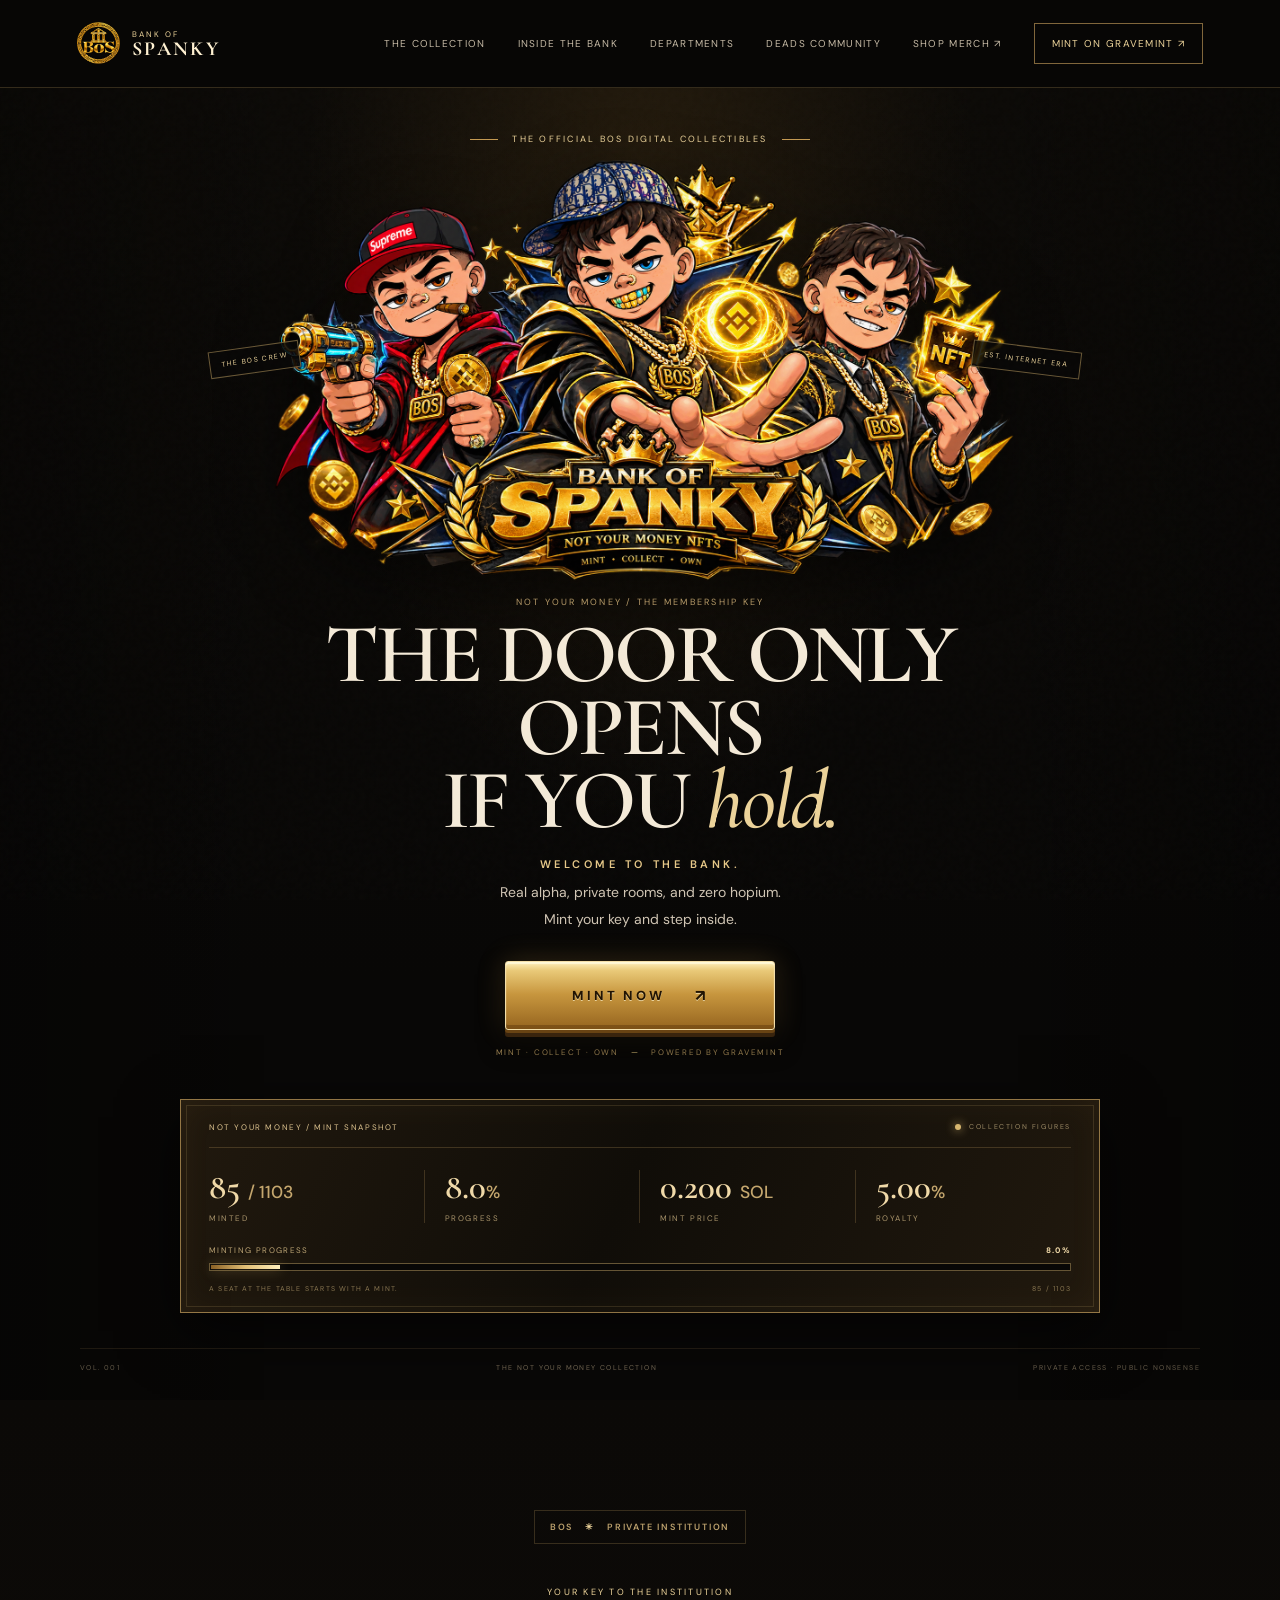
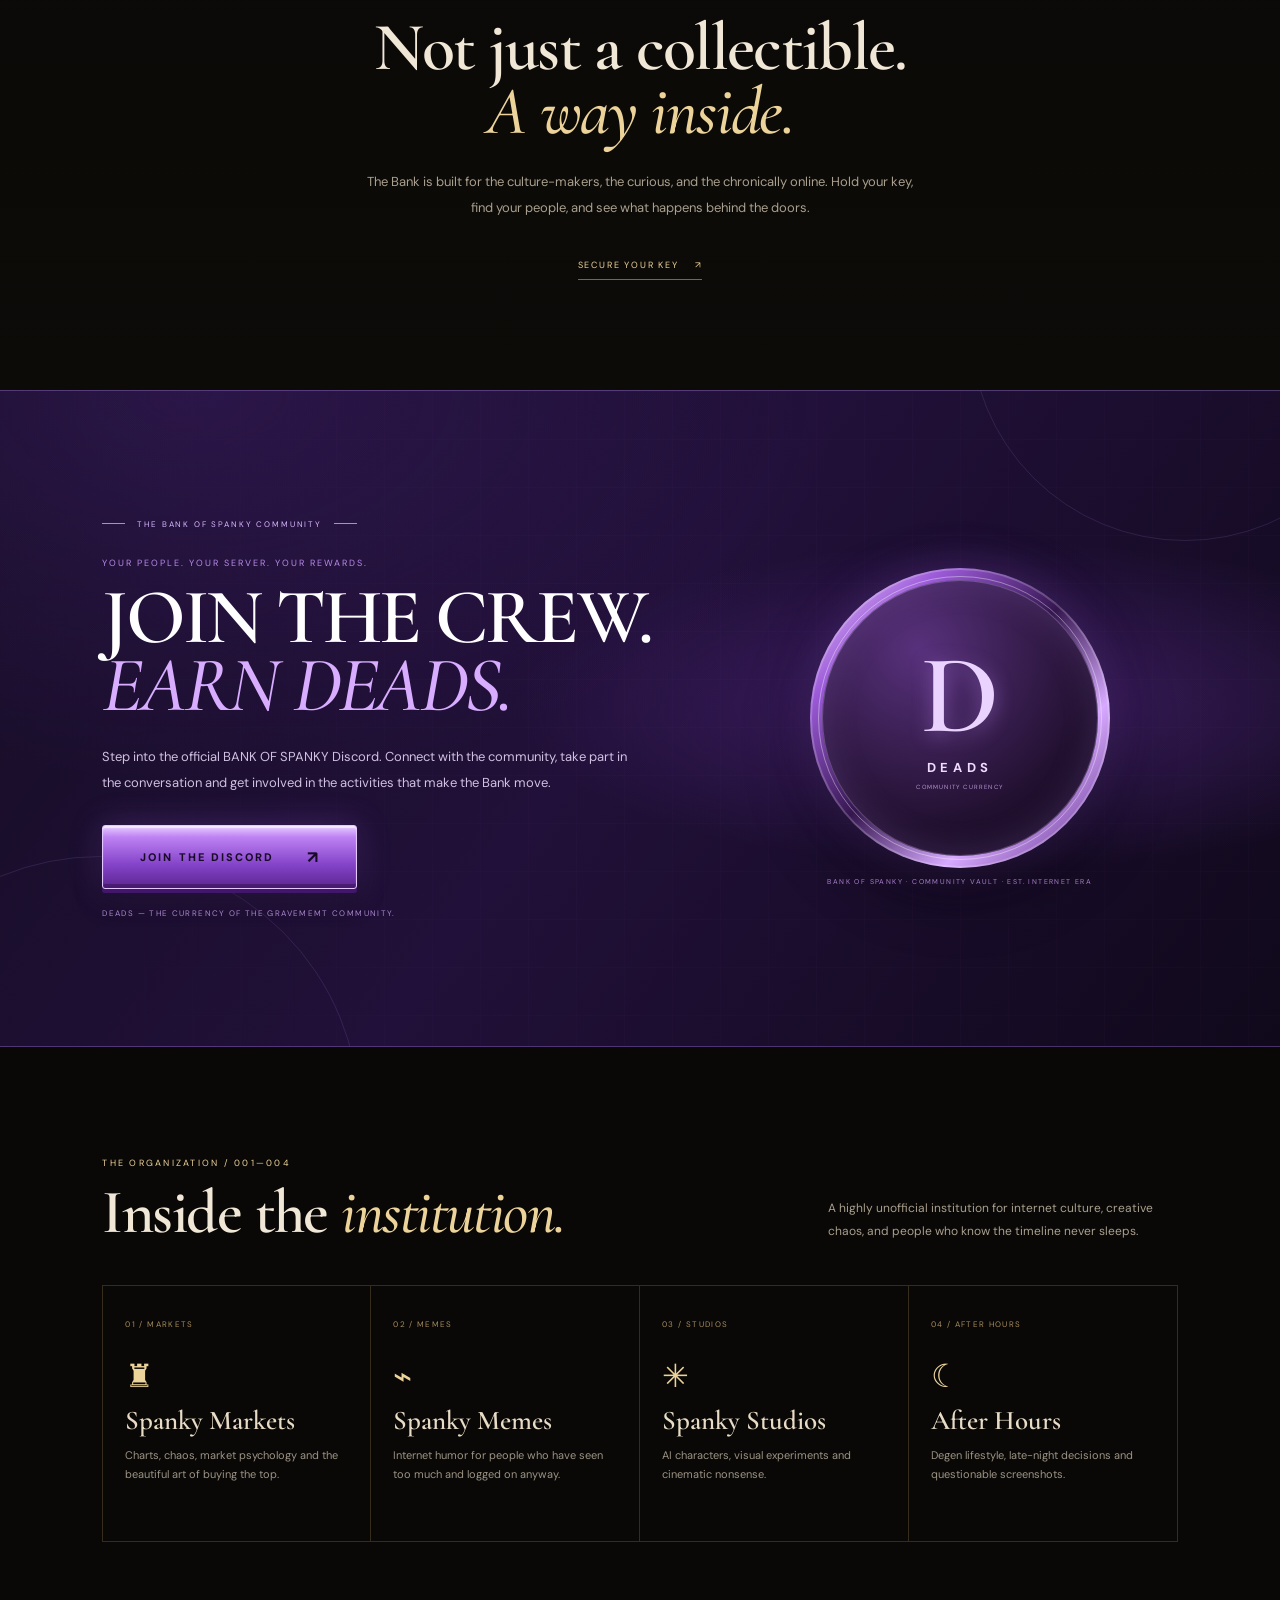
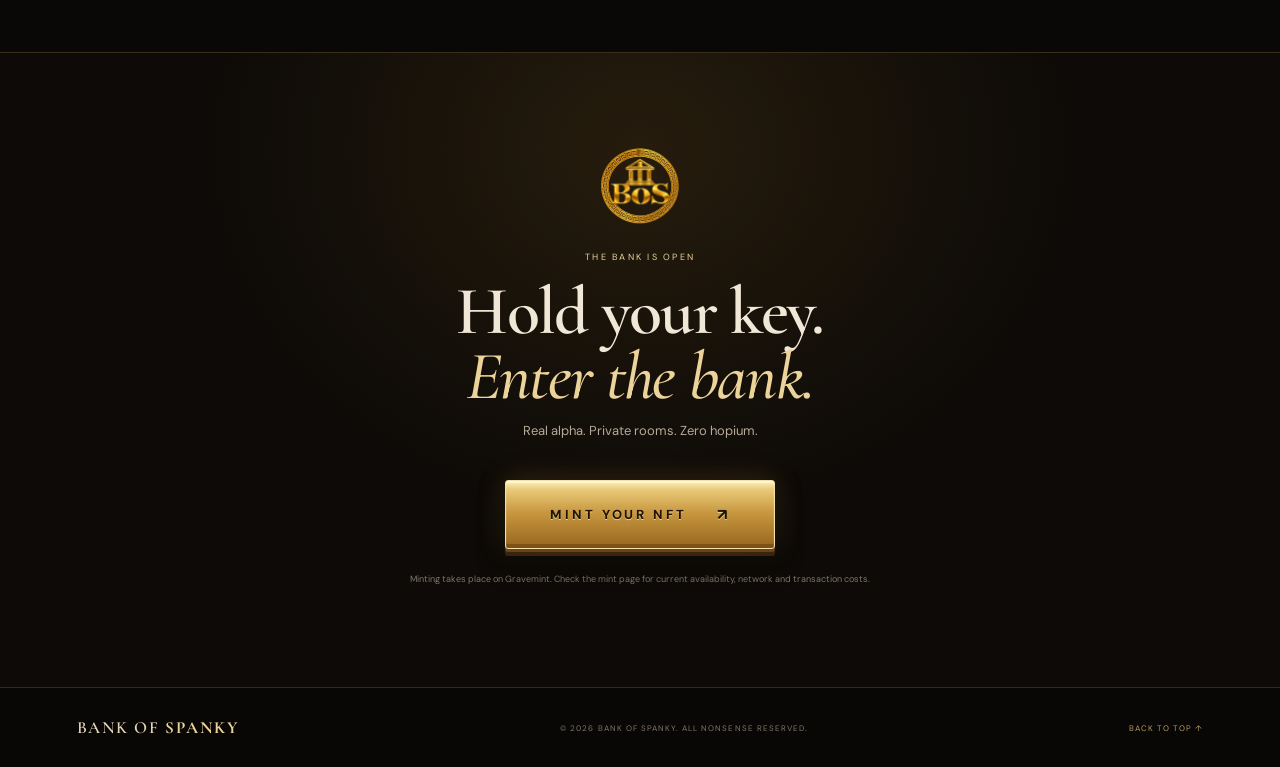
==== index.html @ 5c187bfe "Bust homepage stylesheet cache for DEADS section" ====
<!doctype html>
<html lang="en">
<head>
  <meta charset="utf-8">
  <meta name="viewport" content="width=device-width, initial-scale=1">
  <meta name="theme-color" content="#080706">
  <meta name="description" content="The Bank of Spanky Not Your Money NFT collection. The door only opens if you hold.">
  <title>NOT YOUR MONEY — BANK OF SPANKY</title>
  <link rel="icon" type="image/png" href="assets/images/logo.png">
  <link rel="preconnect" href="https://fonts.googleapis.com">
  <link rel="preconnect" href="https://fonts.gstatic.com" crossorigin>
  <link href="https://fonts.googleapis.com/css2?family=Cormorant+Garamond:wght@400;500;600;700&family=DM+Sans:wght@400;500;600;700&display=swap" rel="stylesheet">
  <link rel="stylesheet" href="./styles.css?v=6">
</head>
<body>
  <div class="grain" aria-hidden="true"></div>
  <header class="header">
    <a class="brand" href="#top" aria-label="Bank of Spanky home">
      <img src="./assets/images/logo.png" alt="">
      <span><small>BANK OF</small><b>SPANKY</b></span>
    </a>
    <button class="menu-toggle" type="button" aria-label="Open navigation" aria-expanded="false"><span></span><span></span></button>
    <nav class="nav" aria-label="Main navigation">
      <a href="#collection">The collection</a><a href="#inside">Inside the bank</a><a href="#departments">Departments</a><a href="#deads">DEADS community</a><a class="nav-store" href="./store.html">Shop merch ↗</a>
      <a class="nav-mint" href="https://gravemint.io/mint/2nw995" target="_blank" rel="noopener noreferrer">Mint on Gravemint ↗</a>
    </nav>
  </header>

  <main id="top">
    <section class="hero" id="collection">
      <div class="hero-kicker"><i></i> THE OFFICIAL BOS DIGITAL COLLECTIBLES <i></i></div>
      <div class="hero-art-wrap">
        <div class="art-aura"></div>
        <img class="hero-art" src="./assets/images/NFT%20Bank%20of%20Spanky.png" alt="Three Not Your Money NFT characters from BANK OF SPANKY" fetchpriority="high" decoding="async">
        <span class="art-stamp stamp-left">THE BOS CREW</span>
        <span class="art-stamp stamp-right">EST. INTERNET ERA</span>
      </div>
      <div class="hero-copy">
        <p class="eyebrow">NOT YOUR MONEY / THE MEMBERSHIP KEY</p>
        <h1>The door only opens<br>if you <em>hold.</em></h1>
        <p class="welcome">WELCOME TO THE BANK.</p>
        <p class="hero-description">Real alpha, private rooms, and zero hopium.<br>Mint your key and step inside.</p>
        <a class="gold-button" href="https://gravemint.io/mint/2nw995" target="_blank" rel="noopener noreferrer">MINT NOW <span>↗</span></a>
        <p class="powered">MINT · COLLECT · OWN <span>—</span> POWERED BY GRAVEMINT</p>
      </div>

      <div class="mint-panel" aria-label="Not Your Money mint snapshot">
        <div class="panel-heading"><span>NOT YOUR MONEY / MINT SNAPSHOT</span><span class="snapshot-label"><i></i> COLLECTION FIGURES</span></div>
        <div class="stats">
          <div class="stat"><strong>85 <small>/ 1103</small></strong><span>MINTED</span></div>
          <div class="stat"><strong>8.0<small>%</small></strong><span>PROGRESS</span></div>
          <div class="stat"><strong>0.200 <small>SOL</small></strong><span>MINT PRICE</span></div>
          <div class="stat"><strong>5.00<small>%</small></strong><span>ROYALTY</span></div>
        </div>
        <div class="progress-label"><span>MINTING PROGRESS</span><b>8.0%</b></div>
        <div class="progress-track" role="progressbar" aria-label="Minting progress snapshot" aria-valuemin="0" aria-valuemax="100" aria-valuenow="8"><span></span></div>
        <div class="panel-foot"><span>A SEAT AT THE TABLE STARTS WITH A MINT.</span><span>85 / 1103</span></div>
      </div>
      <div class="hero-bottomline"><span>VOL. 001</span><span>THE NOT YOUR MONEY COLLECTION</span><span>PRIVATE ACCESS · PUBLIC NONSENSE</span></div>
    </section>

    <section class="intro section" id="inside">
      <div class="section-mark">BOS <span>✳</span> PRIVATE INSTITUTION</div>
      <p class="eyebrow">YOUR KEY TO THE INSTITUTION</p>
      <h2>Not just a collectible.<br><em>A way inside.</em></h2>
      <p class="intro-text">The Bank is built for the culture-makers, the curious, and the chronically online. Hold your key, find your people, and see what happens behind the doors.</p>
      <a class="text-link" href="https://gravemint.io/mint/2nw995" target="_blank" rel="noopener noreferrer">SECURE YOUR KEY <span>↗</span></a>
    </section>


    <section class="deads-community" id="deads">
      <div class="deads-orbit deads-orbit-one" aria-hidden="true"></div>
      <div class="deads-orbit deads-orbit-two" aria-hidden="true"></div>
      <div class="deads-inner">
        <div class="deads-copy">
          <p class="deads-kicker"><span></span> THE BANK OF SPANKY COMMUNITY <span></span></p>
          <p class="deads-overline">YOUR PEOPLE. YOUR SERVER. YOUR REWARDS.</p>
          <h2>JOIN THE CREW.<br><em>EARN DEADS.</em></h2>
          <p class="deads-description">Step into the official BANK OF SPANKY Discord. Connect with the community, take part in the conversation and get involved in the activities that make the Bank move.</p>
          <a class="deads-button" href="https://discord.com/invite/kP3ekvYs7V" target="_blank" rel="noopener noreferrer">JOIN THE DISCORD <span>↗</span></a>
          <p class="deads-footnote">DEADS — THE CURRENCY OF THE GRAVEMEMT COMMUNITY.</p>
        </div>
        <div class="deads-token" aria-label="DEADS community token emblem">
          <div class="deads-token-ring"><div class="deads-token-core"><span class="deads-token-mark">D</span><span class="deads-token-name">DEADS</span><span class="deads-token-caption">COMMUNITY CURRENCY</span></div></div>
          <span class="deads-token-side">BANK OF SPANKY · COMMUNITY VAULT · EST. INTERNET ERA</span>
        </div>
      </div>
    </section>

    <section class="departments section" id="departments">
      <div class="section-heading">
        <div><p class="eyebrow">THE ORGANIZATION / 001—004</p><h2>Inside the <em>institution.</em></h2></div>
        <p>A highly unofficial institution for internet culture, creative chaos, and people who know the timeline never sleeps.</p>
      </div>
      <div class="department-grid">
        <article class="department-card"><span class="card-no">01 / MARKETS</span><div class="card-symbol">♜</div><h3>Spanky Markets</h3><p>Charts, chaos, market psychology and the beautiful art of buying the top.</p></article>
        <article class="department-card"><span class="card-no">02 / MEMES</span><div class="card-symbol">⌁</div><h3>Spanky Memes</h3><p>Internet humor for people who have seen too much and logged on anyway.</p></article>
        <article class="department-card"><span class="card-no">03 / STUDIOS</span><div class="card-symbol">✳</div><h3>Spanky Studios</h3><p>AI characters, visual experiments and cinematic nonsense.</p></article>
        <article class="department-card"><span class="card-no">04 / AFTER HOURS</span><div class="card-symbol">☾</div><h3>After Hours</h3><p>Degen lifestyle, late-night decisions and questionable screenshots.</p></article>
      </div>
    </section>

    <section class="closing">
      <div class="closing-seal"><img src="./assets/images/logo.png" alt="BANK OF SPANKY seal"></div>
      <p class="eyebrow">THE BANK IS OPEN</p>
      <h2>Hold your key.<br><em>Enter the bank.</em></h2>
      <p>Real alpha. Private rooms. Zero hopium.</p>
      <a class="gold-button" href="https://gravemint.io/mint/2nw995" target="_blank" rel="noopener noreferrer">MINT YOUR NFT <span>↗</span></a>
      <small>Minting takes place on Gravemint. Check the mint page for current availability, network and transaction costs.</small>
    </section>
  </main>

  <footer class="footer"><a class="footer-brand" href="#top">BANK OF <b>SPANKY</b></a><span>© <span id="year"></span> BANK OF SPANKY. ALL NONSENSE RESERVED.</span><a href="#top">BACK TO TOP ↑</a></footer>
  <script src="./script.js?v=4"></script>
</body>
</html>
---- styles.css ----
:root{--black:#080706;--panel:#100e0a;--gold:#c49a52;--gold-light:#ecd39a;--gold-dim:#80663b;--cream:#eee5d5;--muted:#a69b88;--line:rgba(201,164,99,.23);--serif:"Cormorant Garamond",Georgia,serif;--sans:"DM Sans",Arial,sans-serif}
*{box-sizing:border-box}
html{scroll-behavior:smooth;scroll-padding-top:88px}
body{margin:0;background:var(--black);color:var(--cream);font-family:var(--sans);-webkit-font-smoothing:antialiased}
a{color:inherit;text-decoration:none}
.grain{position:fixed;inset:0;z-index:20;pointer-events:none;opacity:.035;background-image:url("data:image/svg+xml,%3Csvg viewBox='0 0 180 180' xmlns='http://www.w3.org/2000/svg'%3E%3Cfilter id='n'%3E%3CfeTurbulence type='fractalNoise' baseFrequency='.9' numOctaves='3' stitchTiles='stitch'/%3E%3C/filter%3E%3Crect width='100%25' height='100%25' filter='url(%23n)' opacity='.5'/%3E%3C/svg%3E")}
.header{height:88px;padding:0 6vw;display:flex;align-items:center;justify-content:space-between;border-bottom:1px solid var(--line);background:rgba(8,7,6,.96);position:relative;z-index:30}
.brand{display:flex;align-items:center;gap:12px}
.brand img{width:43px;height:43px;object-fit:contain}
.brand span{display:flex;flex-direction:column;gap:1px}
.brand small{font-size:8px;letter-spacing:.25em;color:var(--gold-light)}
.brand b{font:700 20px/.9 var(--serif);letter-spacing:.12em;color:#fff1d2}
.nav{display:flex;align-items:center;gap:32px}
.nav a{font-size:10px;letter-spacing:.13em;text-transform:uppercase;color:#c5b9a5;transition:color .2s}
.nav a:hover{color:var(--gold-light)}
.nav .nav-mint{padding:13px 17px;border:1px solid var(--gold-dim);color:var(--gold-light)}
.menu-toggle{display:none}
.hero{position:relative;overflow:hidden;text-align:center;padding:45px 5vw 28px;background:radial-gradient(ellipse at 50% 8%,rgba(157,112,43,.17),transparent 37%),linear-gradient(180deg,#0c0a07 0%,#080706 68%)}
.hero:before{content:"";position:absolute;inset:0;pointer-events:none;background:linear-gradient(90deg,rgba(0,0,0,.25),transparent 25%,transparent 75%,rgba(0,0,0,.25))}
.hero-kicker,.eyebrow{font-size:9px;letter-spacing:.25em;text-transform:uppercase;color:var(--gold-light)}
.hero-kicker{display:flex;align-items:center;justify-content:center;gap:14px;position:relative;z-index:2}
.hero-kicker i{width:28px;height:1px;background:var(--gold)}
.hero-art-wrap{width:min(752px,92vw);margin:15px auto 4px;position:relative;isolation:isolate}
.art-aura{position:absolute;z-index:-1;inset:13% 5%;border-radius:50%;background:radial-gradient(ellipse,rgba(198,151,68,.2),rgba(198,151,68,.05) 48%,transparent 72%);filter:blur(22px)}
.hero-art{display:block;width:100%;height:auto;max-height:544px;object-fit:contain;object-position:center;opacity:1;filter:drop-shadow(0 20px 32px rgba(0,0,0,.62));animation:gentleFloat 7s ease-in-out infinite}
.art-stamp{position:absolute;top:44%;padding:8px 11px;border:1px solid rgba(204,169,104,.5);background:rgba(9,8,6,.86);color:var(--gold-light);font-size:7px;letter-spacing:.2em;white-space:nowrap}
.stamp-left{left:-55px;transform:rotate(-8deg)}.stamp-right{right:-65px;transform:rotate(7deg)}
.hero-copy{position:relative;z-index:2;max-width:800px;margin:0 auto}
.hero-copy .eyebrow{margin:13px 0 8px;color:#b69a68}
.hero h1{font:600 clamp(48px,7vw,84px)/.87 var(--serif);letter-spacing:-.035em;text-transform:uppercase;margin:10px 0 14px;color:#f4ead8}
.hero h1 em,.intro h2 em,.section-heading h2 em,.closing h2 em{font-weight:500;color:var(--gold-light);font-style:italic;text-transform:none}
.welcome{margin:20px 0 8px;color:#e7c989;font-size:11px;font-weight:600;letter-spacing:.32em}
.hero-description{margin:0;color:#d0c5b4;font-size:14px;line-height:1.9}
.gold-button{display:inline-flex;align-items:center;justify-content:center;gap:30px;margin-top:28px;padding:23px 38px;min-width:270px;min-height:68px;border:1px solid #f4dfa9;border-radius:3px;background:linear-gradient(180deg,#fff0bd 0%,#e9c978 13%,#c7963e 48%,#96651f 100%);color:#211302;font-size:13px;font-weight:800;letter-spacing:.22em;text-shadow:0 1px 0 rgba(255,246,211,.65);box-shadow:inset 0 2px 1px rgba(255,250,220,.9),inset 0 -4px 0 rgba(92,53,10,.45),0 3px 0 #684313,0 7px 0 #39240d,0 13px 26px rgba(0,0,0,.65),0 0 28px rgba(218,170,78,.22);transform:translateY(0);transition:transform .2s,box-shadow .2s,filter .2s}
.gold-button:hover{transform:translateY(-4px);filter:brightness(1.1);box-shadow:inset 0 2px 1px rgba(255,250,220,.95),inset 0 -4px 0 rgba(92,53,10,.35),0 3px 0 #684313,0 7px 0 #39240d,0 17px 34px rgba(0,0,0,.7),0 0 38px rgba(218,170,78,.38)}
.gold-button:active{transform:translateY(3px);box-shadow:inset 0 2px 5px rgba(75,44,10,.5),0 1px 0 #684313,0 3px 0 #39240d,0 6px 13px rgba(0,0,0,.6)}
.gold-button span{font-size:16px}
.powered{margin:17px 0 0;color:#a58a58;font-size:8px;letter-spacing:.22em}
.powered span{padding:0 8px;color:#e2c47f}
.mint-panel{width:min(920px,100%);margin:42px auto 0;padding:22px 28px 19px;text-align:left;position:relative;border:1px solid rgba(203,164,96,.68);background:linear-gradient(115deg,#21190e,#100d08 48%,#21190e);box-shadow:0 18px 55px #0009,inset 0 0 35px rgba(218,173,91,.055)}
.mint-panel:before{content:"";position:absolute;inset:5px;border:1px solid rgba(211,177,113,.16);pointer-events:none}
.panel-heading{display:flex;align-items:center;justify-content:space-between;gap:15px;padding-bottom:15px;border-bottom:1px solid var(--line);color:#ddc38f;font-size:8px;letter-spacing:.2em}
.snapshot-label{display:flex;align-items:center;gap:8px;color:#9d8a65;font-size:7px}
.snapshot-label i{width:6px;height:6px;border-radius:50%;background:#d7b66f;box-shadow:0 0 10px #d7b66f}
.stats{display:grid;grid-template-columns:repeat(4,1fr);padding:22px 0 18px}
.stat{display:flex;flex-direction:column;gap:8px;padding:0 20px;border-right:1px solid var(--line)}
.stat:first-child{padding-left:0}.stat:last-child{border:0}
.stat strong{font:600 clamp(24px,3vw,35px)/1 var(--serif);color:#f0d9a8;white-space:nowrap}
.stat strong small{font:500 .5em var(--sans);color:#c5a76e}
.stat>span{font-size:8px;letter-spacing:.2em;color:#a9946b}
.progress-label{display:flex;justify-content:space-between;margin:4px 0 8px;color:#bda575;font-size:8px;letter-spacing:.17em}
.progress-label b{color:#f0d9a8}
.progress-track{height:8px;padding:1px;border:1px solid rgba(215,179,111,.45);background:#080706}
.progress-track span{display:block;width:8%;height:100%;background:linear-gradient(90deg,#8a6024,#e2bf76,#fff0bd);box-shadow:0 0 13px rgba(222,180,98,.42)}
.panel-foot{display:flex;justify-content:space-between;gap:12px;margin-top:13px;color:#887651;font-size:7px;letter-spacing:.17em}
.hero-bottomline{max-width:1120px;margin:35px auto 0;padding-top:14px;border-top:1px solid rgba(201,164,99,.15);display:flex;justify-content:space-between;color:#776b56;font-size:7px;letter-spacing:.2em}
.section{padding:110px 8vw}
.intro{text-align:center;position:relative;background:linear-gradient(180deg,#0b0907,#0d0b08)}
.section-mark{display:inline-flex;align-items:center;gap:12px;margin-bottom:42px;padding:10px 15px;border:1px solid var(--line);font:600 9px var(--sans);letter-spacing:.2em;color:#bca16d}
.section-mark span{color:var(--gold-light)}
.intro .eyebrow{margin:0 0 18px}
.intro h2,.section-heading h2,.closing h2{font:600 clamp(42px,6vw,68px)/.95 var(--serif);letter-spacing:-.025em;margin:0;color:#f1e7d7}
.intro-text{max-width:570px;margin:24px auto;color:#a99f8e;font-size:13px;line-height:2}
.text-link{display:inline-block;margin-top:14px;padding-bottom:8px;border-bottom:1px solid var(--gold-dim);color:var(--gold-light);font-size:9px;letter-spacing:.2em}
.text-link span{margin-left:12px}
.departments{background:#090806}
.section-heading{display:flex;align-items:end;justify-content:space-between;gap:35px;margin-bottom:42px}
.section-heading .eyebrow{margin:0 0 15px}
.section-heading h2{font-size:clamp(42px,5.5vw,62px)}
.section-heading>p{max-width:350px;margin:0;color:#a99f8e;font-size:12px;line-height:1.9}
.department-grid{display:grid;grid-template-columns:repeat(4,1fr);border-top:1px solid var(--line);border-bottom:1px solid var(--line)}
.department-card{min-height:255px;padding:25px 22px;border-right:1px solid var(--line);transition:background .25s}
.department-card:first-child{border-left:1px solid var(--line)}
.department-card:hover{background:linear-gradient(180deg,rgba(190,146,69,.1),transparent)}
.card-no{font-size:8px;letter-spacing:.17em;color:#a68c5e}
.card-symbol{margin:25px 0 12px;color:var(--gold-light);font:32px var(--serif)}
.department-card h3{margin:0 0 12px;color:#e8dcc7;font:600 27px/.95 var(--serif)}
.department-card p{margin:0;color:#9c9384;font-size:11px;line-height:1.8}
.closing{padding:95px 7vw 100px;text-align:center;background:radial-gradient(ellipse at 50% 15%,rgba(163,117,43,.17),transparent 48%),#0d0a07;border-top:1px solid var(--line)}
.closing-seal{width:78px;height:78px;margin:0 auto 25px}
.closing-seal img{width:100%;height:100%;object-fit:contain}
.closing .eyebrow{margin-bottom:17px}
.closing>p:not(.eyebrow){color:#b5aa98;font-size:13px}
.closing small{display:block;max-width:490px;margin:22px auto 0;color:#807665;font-size:9px;line-height:1.8}
.footer{min-height:80px;padding:22px 6vw;display:flex;align-items:center;justify-content:space-between;gap:20px;border-top:1px solid var(--line);color:#827764;font-size:8px;letter-spacing:.13em}
.footer-brand{font:600 17px var(--serif);color:#e6d6b8;letter-spacing:.1em}.footer-brand b{color:var(--gold-light)}
.footer>a:last-child{color:#b99a61}
@keyframes gentleFloat{0%,100%{transform:translateY(0)}50%{transform:translateY(-7px)}}
@media(max-width:900px){.nav{gap:17px}.nav a{font-size:9px}.section{padding:85px 6vw}.department-grid{grid-template-columns:repeat(2,1fr)}.department-card:nth-child(3){border-left:1px solid var(--line)}.department-card:nth-child(-n+2){border-bottom:1px solid var(--line)}}
@media(max-width:680px){.header{height:72px;padding:0 5vw}.brand img{width:37px;height:37px}.brand b{font-size:18px}.menu-toggle{display:flex;width:42px;height:42px;flex-direction:column;align-items:center;justify-content:center;gap:6px;border:1px solid var(--line);background:transparent}.menu-toggle span{width:17px;height:1px;background:var(--gold-light)}.nav{display:none;position:absolute;top:71px;left:0;right:0;padding:20px 6vw 25px;background:#0c0a07;border-bottom:1px solid var(--line);flex-direction:column;align-items:stretch;gap:0}.nav.open{display:flex}.nav a{padding:14px 0;border-bottom:1px solid rgba(201,164,99,.12);font-size:10px}.nav .nav-mint{margin-top:12px;padding:14px;text-align:center;border:1px solid var(--gold-dim)}.hero{padding:35px 5vw 23px}.hero-kicker{font-size:7px;letter-spacing:.17em;gap:8px}.hero-kicker i{width:15px}.hero-art-wrap{width:min(620px,94vw);margin:18px auto 5px}.hero-art{max-height:430px}.stamp-left{left:-12px}.stamp-right{right:-12px}.art-stamp{font-size:6px;padding:6px 7px}.hero-copy .eyebrow{font-size:7px;letter-spacing:.17em}.hero h1{font-size:clamp(43px,11vw,62px);line-height:.91}.welcome{font-size:10px;letter-spacing:.23em}.hero-description{font-size:12px}.gold-button{min-width:240px;min-height:64px;padding:21px 28px;font-size:12px}.mint-panel{margin-top:31px;padding:19px 16px 16px}.panel-heading{font-size:7px}.snapshot-label{font-size:6px}.stats{grid-template-columns:repeat(2,1fr);row-gap:20px;padding:19px 0}.stat{padding:0 12px}.stat:nth-child(2){border:0}.stat:nth-child(3){padding-left:0}.stat strong{font-size:29px}.stat>span{font-size:7px}.panel-foot{font-size:6px}.hero-bottomline{margin-top:26px;font-size:6px;letter-spacing:.1em}.hero-bottomline span:nth-child(2){display:none}.section{padding:72px 7vw}.section-mark{margin-bottom:30px;font-size:7px}.intro h2{font-size:46px}.intro-text{font-size:12px}.section-heading{display:block;margin-bottom:28px}.section-heading>p{margin-top:17px}.section-heading h2{font-size:44px}.department-grid{grid-template-columns:1fr 1fr}.department-card{min-height:230px;padding:19px 14px}.department-card:nth-child(odd){border-left:1px solid var(--line)}.department-card:nth-child(even){border-right:1px solid var(--line)}.department-card:nth-child(3){border-bottom:0}.department-card h3{font-size:23px}.department-card p{font-size:10px}.closing{padding:75px 7vw}.closing h2{font-size:48px}.footer{padding:22px 5vw;flex-wrap:wrap}.footer>span{order:3;width:100%;text-align:center;font-size:7px}}
@media(prefers-reduced-motion:reduce){html{scroll-behavior:auto}*,*:before,*:after{animation-duration:.01ms!important;animation-iteration-count:1!important;transition-duration:.01ms!important}}


/* DEADS / Discord community feature */
.deads-community{position:relative;isolation:isolate;overflow:hidden;padding:clamp(76px,10vw,132px) 8vw;background:radial-gradient(ellipse at 78% 48%,rgba(143,67,220,.3),transparent 34%),radial-gradient(ellipse at 15% 0%,rgba(90,43,151,.28),transparent 42%),linear-gradient(125deg,#160d25 0%,#211039 48%,#10091b 100%);border-top:1px solid rgba(190,143,255,.35);border-bottom:1px solid rgba(190,143,255,.28)}
.deads-community:before{content:"";position:absolute;inset:0;z-index:-1;opacity:.22;background-image:linear-gradient(rgba(205,173,255,.08) 1px,transparent 1px),linear-gradient(90deg,rgba(205,173,255,.08) 1px,transparent 1px);background-size:48px 48px;mask-image:linear-gradient(90deg,transparent,#000 40%,#000)}
.deads-inner{position:relative;display:grid;grid-template-columns:1.15fr .85fr;align-items:center;gap:50px;max-width:1120px;margin:0 auto}
.deads-copy{position:relative;z-index:2}
.deads-kicker{display:flex;align-items:center;gap:12px;margin:0 0 28px;color:#d9baff;font-size:8px;letter-spacing:.23em}
.deads-kicker span{width:23px;height:1px;background:#b77cff}
.deads-overline{margin:0 0 14px;color:#b88be8;font-size:9px;letter-spacing:.22em}
.deads-copy h2{margin:0;color:#fff;font:600 clamp(46px,6.5vw,78px)/.88 var(--serif);letter-spacing:-.035em}
.deads-copy h2 em{color:#d8adff;font-weight:500;font-style:italic}
.deads-description{max-width:530px;margin:24px 0 0;color:#d0c0e1;font-size:13px;line-height:2}
.deads-button{display:inline-flex;align-items:center;justify-content:center;gap:32px;margin-top:29px;padding:20px 29px;min-width:255px;border:1px solid #e4c8ff;border-radius:3px;background:linear-gradient(180deg,#e8ceff 0%,#bd82f3 18%,#8544c9 62%,#5b258f 100%);color:#190b27;font-size:11px;font-weight:800;letter-spacing:.19em;box-shadow:inset 0 2px 1px #fff9,inset 0 -4px 0 rgba(49,15,79,.48),0 4px 0 #42166b,0 10px 26px rgba(0,0,0,.4),0 0 32px rgba(174,104,255,.28);transition:transform .2s,filter .2s,box-shadow .2s}
.deads-button:hover{transform:translateY(-4px);filter:brightness(1.12);box-shadow:inset 0 2px 1px #fff9,inset 0 -4px 0 rgba(49,15,79,.4),0 4px 0 #42166b,0 15px 34px rgba(0,0,0,.48),0 0 42px rgba(174,104,255,.42)}
.deads-button span{font-size:17px}
.deads-footnote{margin:19px 0 0;color:#a987cb;font-size:8px;letter-spacing:.17em}
.deads-token{position:relative;display:grid;place-items:center;min-height:340px}
.deads-token:before{content:"";position:absolute;width:min(82%,340px);aspect-ratio:1;border-radius:50%;background:radial-gradient(circle,rgba(171,101,255,.3),rgba(115,55,173,.1) 48%,transparent 70%);filter:blur(14px)}
.deads-token-ring{position:relative;display:grid;place-items:center;width:min(76%,300px);aspect-ratio:1;border-radius:50%;padding:12px;background:linear-gradient(135deg,#f0d7ff,#9c5bd9 22%,#35164f 48%,#d7aaff 72%,#51217a);box-shadow:0 22px 65px rgba(0,0,0,.48),0 0 45px rgba(173,105,255,.24),inset 0 0 0 2px rgba(255,255,255,.2)}
.deads-token-ring:before{content:"";position:absolute;inset:8px;border:1px solid rgba(255,255,255,.38);border-radius:50%}
.deads-token-core{display:flex;flex-direction:column;align-items:center;justify-content:center;width:100%;height:100%;border-radius:50%;background:radial-gradient(circle at 35% 25%,#58317c,#21102f 65%,#100819);box-shadow:inset 0 0 35px rgba(197,143,255,.2),inset 0 0 0 1px rgba(231,205,255,.25)}
.deads-token-mark{color:#ead3ff;font:600 clamp(72px,10vw,112px)/.9 var(--serif);text-shadow:0 4px 20px rgba(203,151,255,.4)}
.deads-token-name{margin-top:12px;color:#f1dcff;font-size:13px;font-weight:700;letter-spacing:.35em}
.deads-token-caption{margin-top:7px;color:#b997d6;font-size:6px;letter-spacing:.2em}
.deads-token-side{position:absolute;bottom:2px;color:#a981c9;font-size:7px;letter-spacing:.2em;text-align:center}
.deads-orbit{position:absolute;z-index:-1;width:430px;aspect-ratio:1;border:1px solid rgba(201,154,255,.13);border-radius:50%;pointer-events:none}
.deads-orbit-one{top:-280px;right:-120px}.deads-orbit-two{bottom:-330px;left:-160px;width:520px}
@media(max-width:760px){.deads-community{padding:76px 7vw 70px}.deads-inner{grid-template-columns:1fr;gap:22px}.deads-copy h2{font-size:clamp(46px,12vw,66px)}.deads-description{font-size:12px}.deads-token{min-height:260px;order:-1}.deads-token-ring{width:min(62%,235px)}.deads-token-mark{font-size:85px}.deads-token-side{bottom:0;font-size:6px}.deads-kicker{font-size:7px;letter-spacing:.16em}}
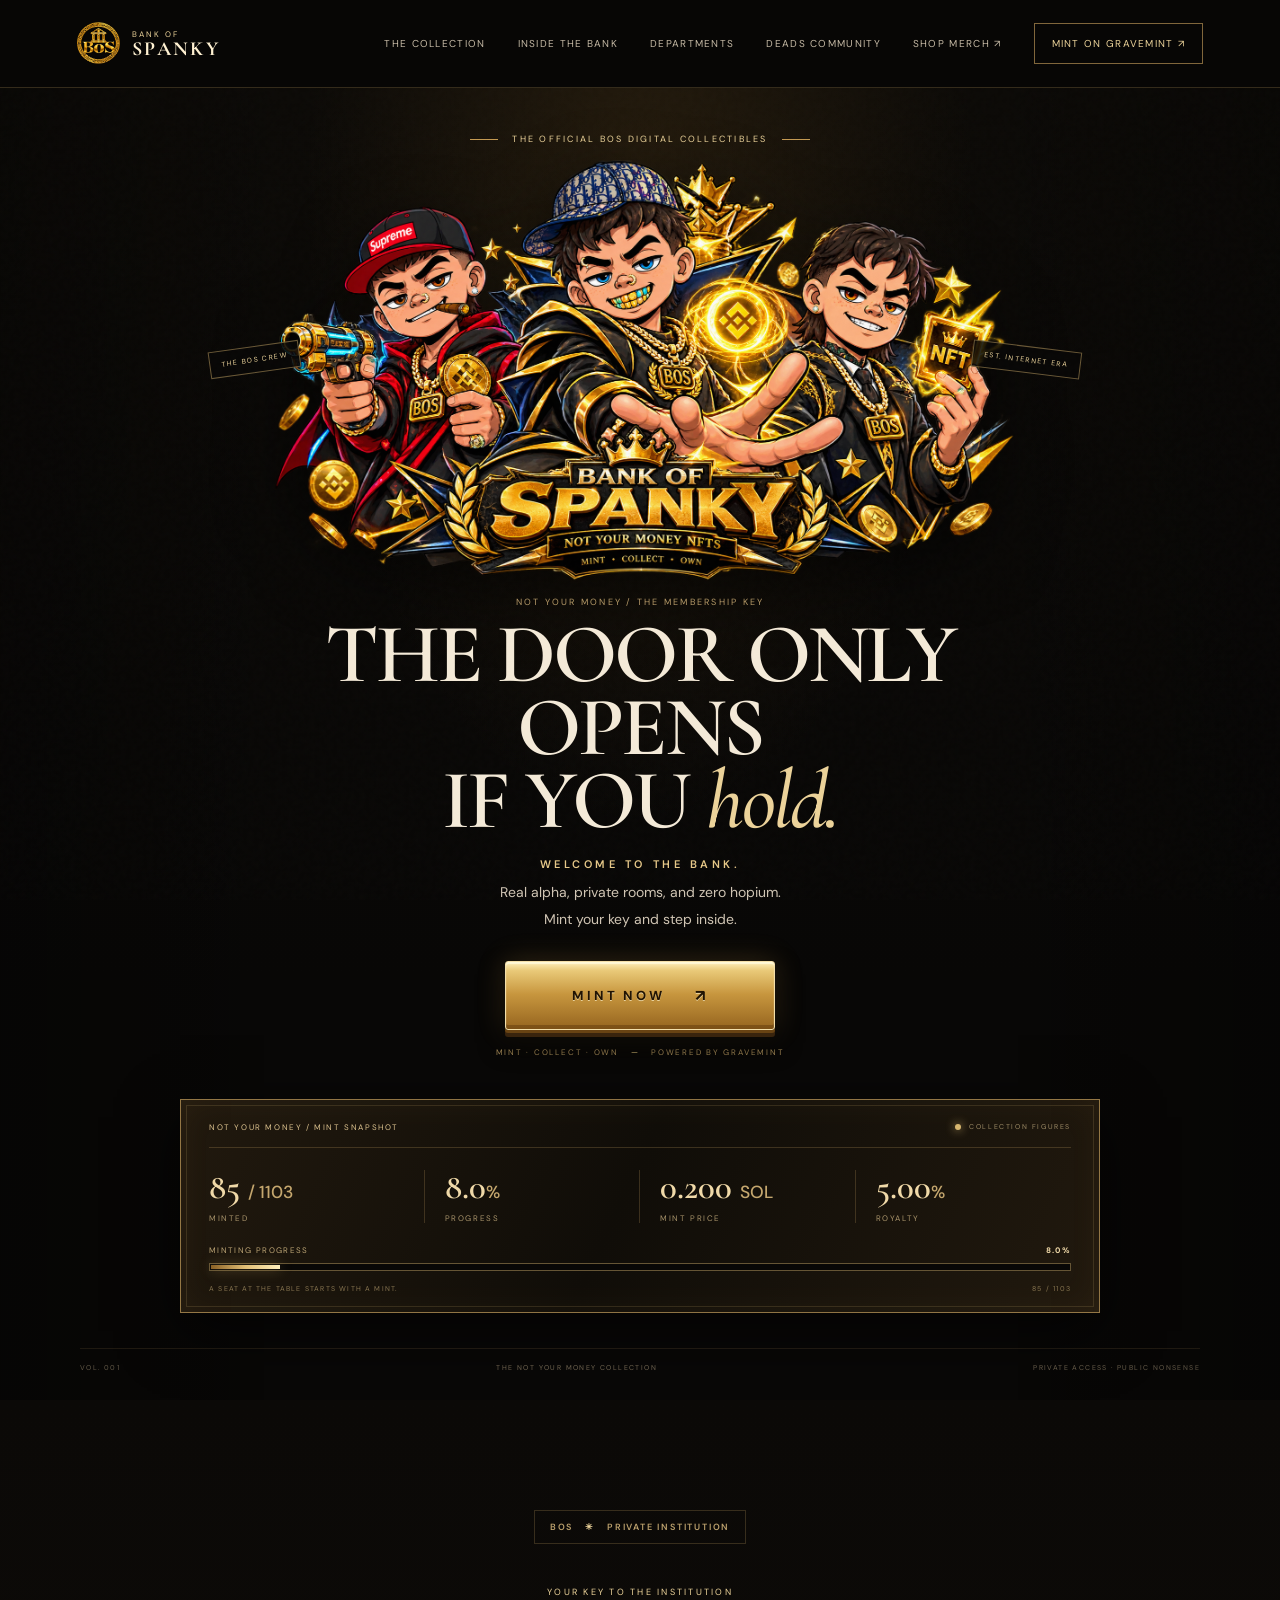
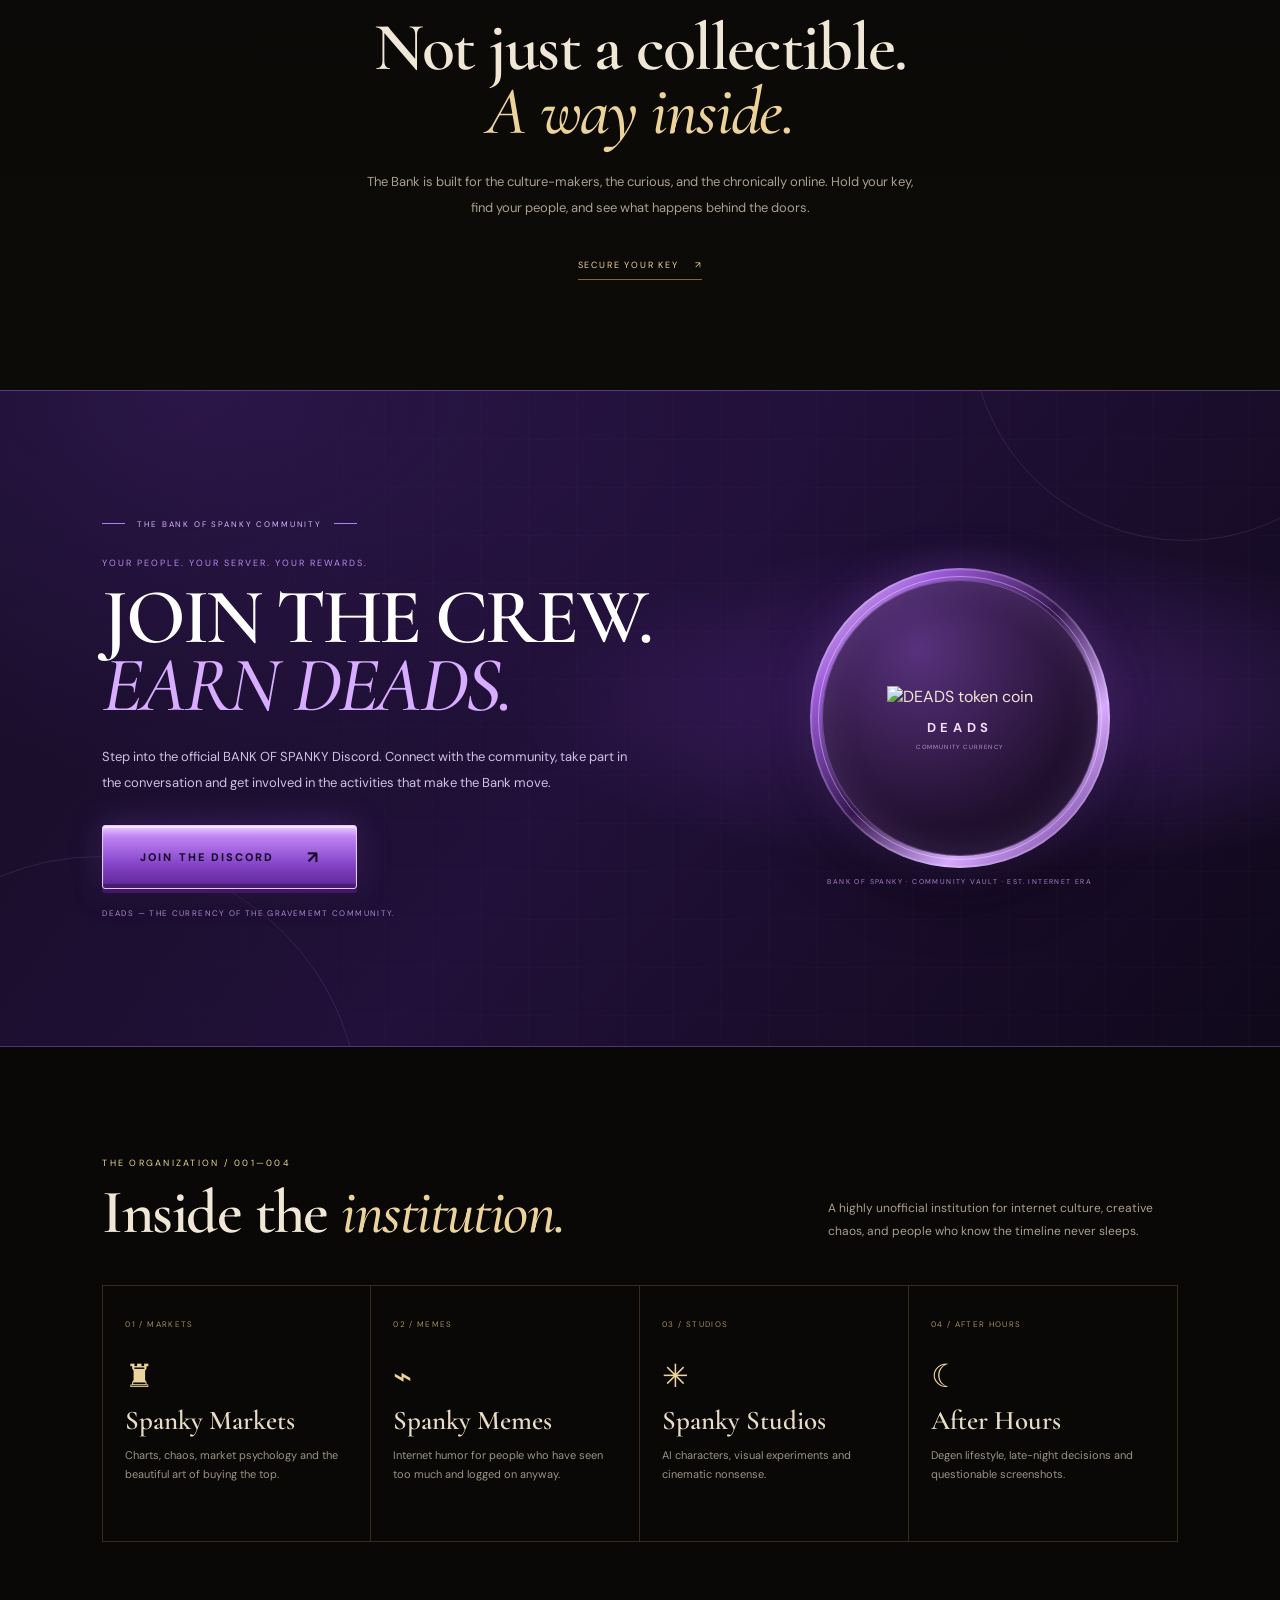
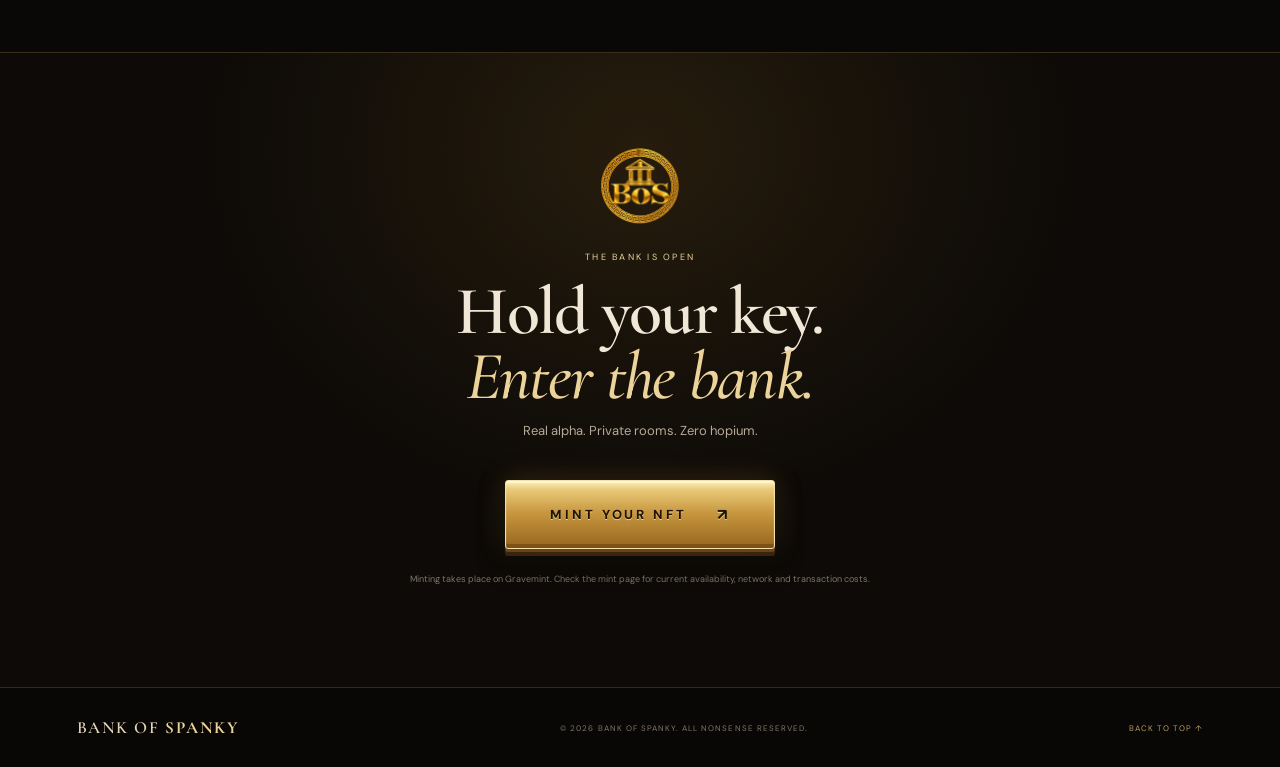
==== commit 5c9a9197: "Replace DEADS emblem with official token coin image" ====
--- a/index.html
+++ b/index.html
@@ -81,7 +81,7 @@
           <p class="deads-footnote">DEADS — THE CURRENCY OF THE GRAVEMEMT COMMUNITY.</p>
         </div>
         <div class="deads-token" aria-label="DEADS community token emblem">
-          <div class="deads-token-ring"><div class="deads-token-core"><span class="deads-token-mark">D</span><span class="deads-token-name">DEADS</span><span class="deads-token-caption">COMMUNITY CURRENCY</span></div></div>
+          <div class="deads-token-ring"><div class="deads-token-core"><img class="deads-token-image" src="https://raw.githubusercontent.com/shopelevateworld-hash/bank-of-spanky/main/assets/images/SOLANA%20DEADs%20coin.png" alt="DEADS token coin"><span class="deads-token-name">DEADS</span><span class="deads-token-caption">COMMUNITY CURRENCY</span></div></div>
           <span class="deads-token-side">BANK OF SPANKY · COMMUNITY VAULT · EST. INTERNET ERA</span>
         </div>
       </div>
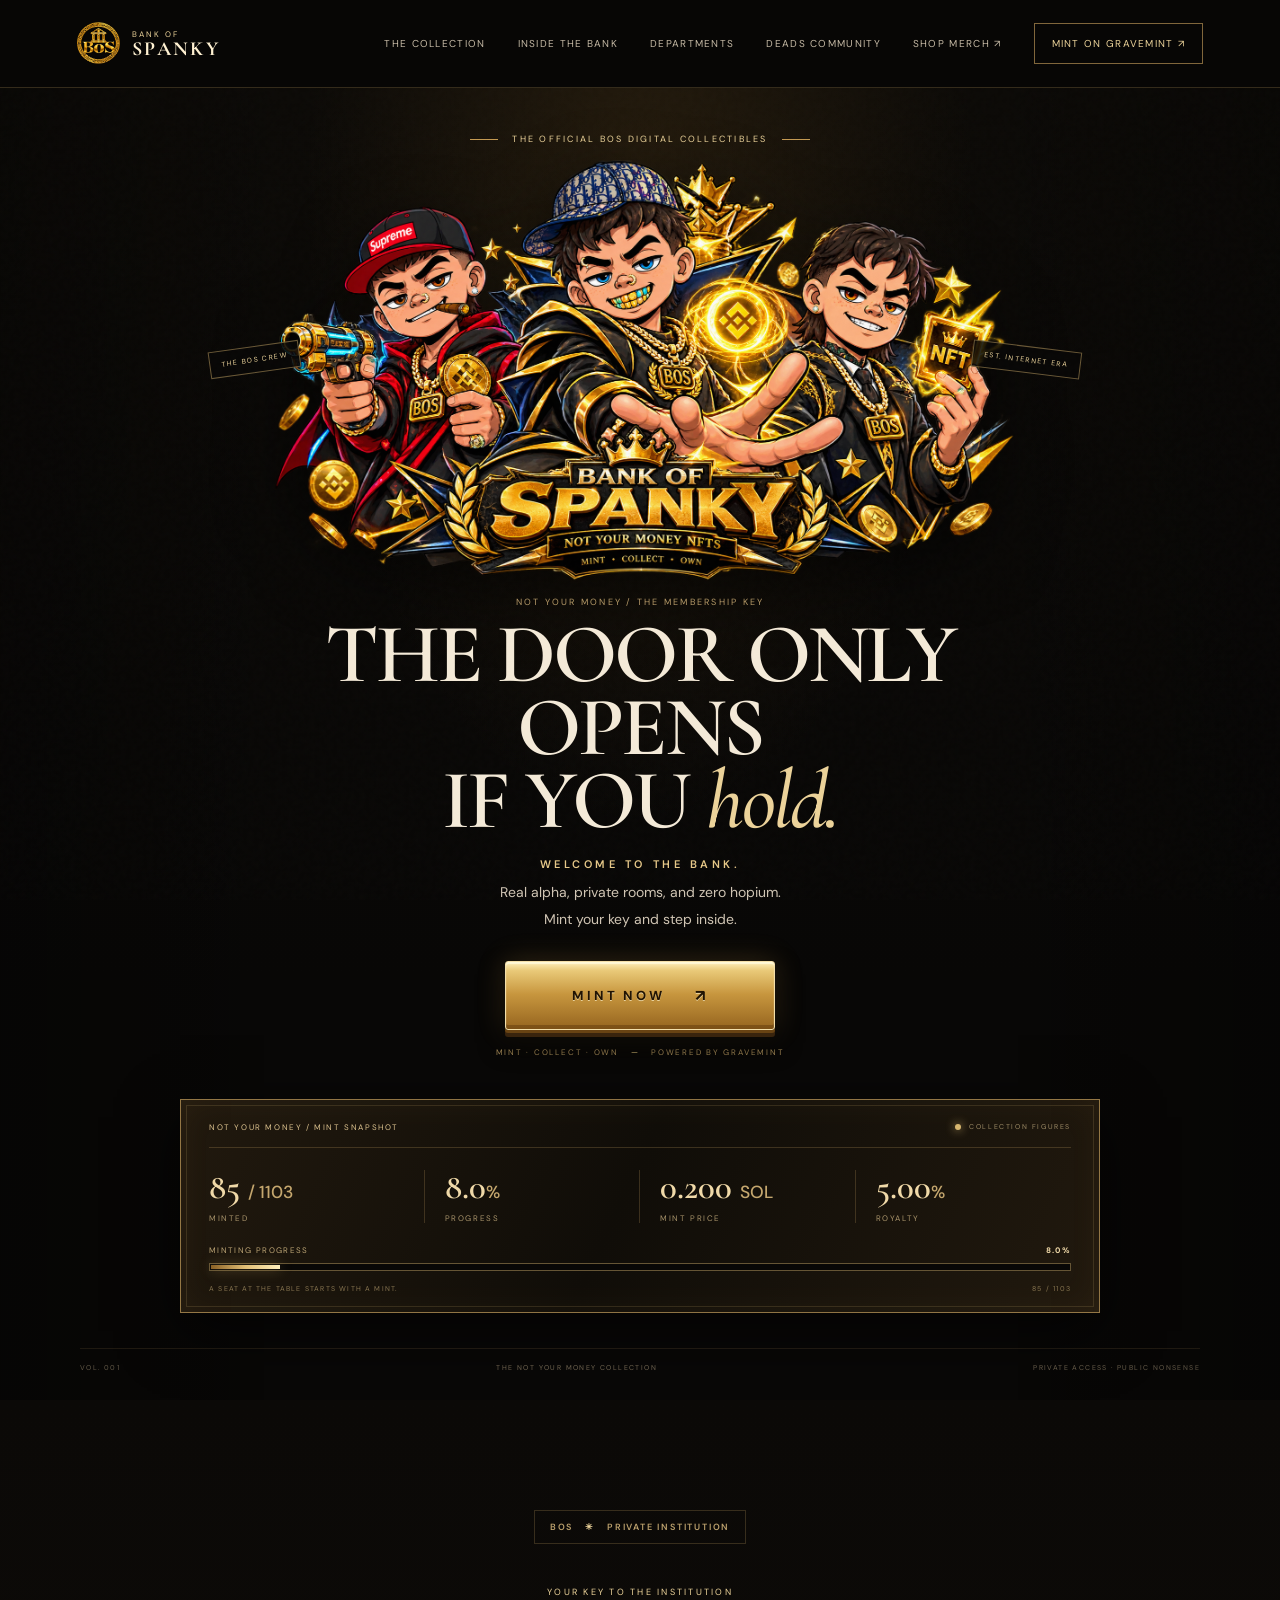
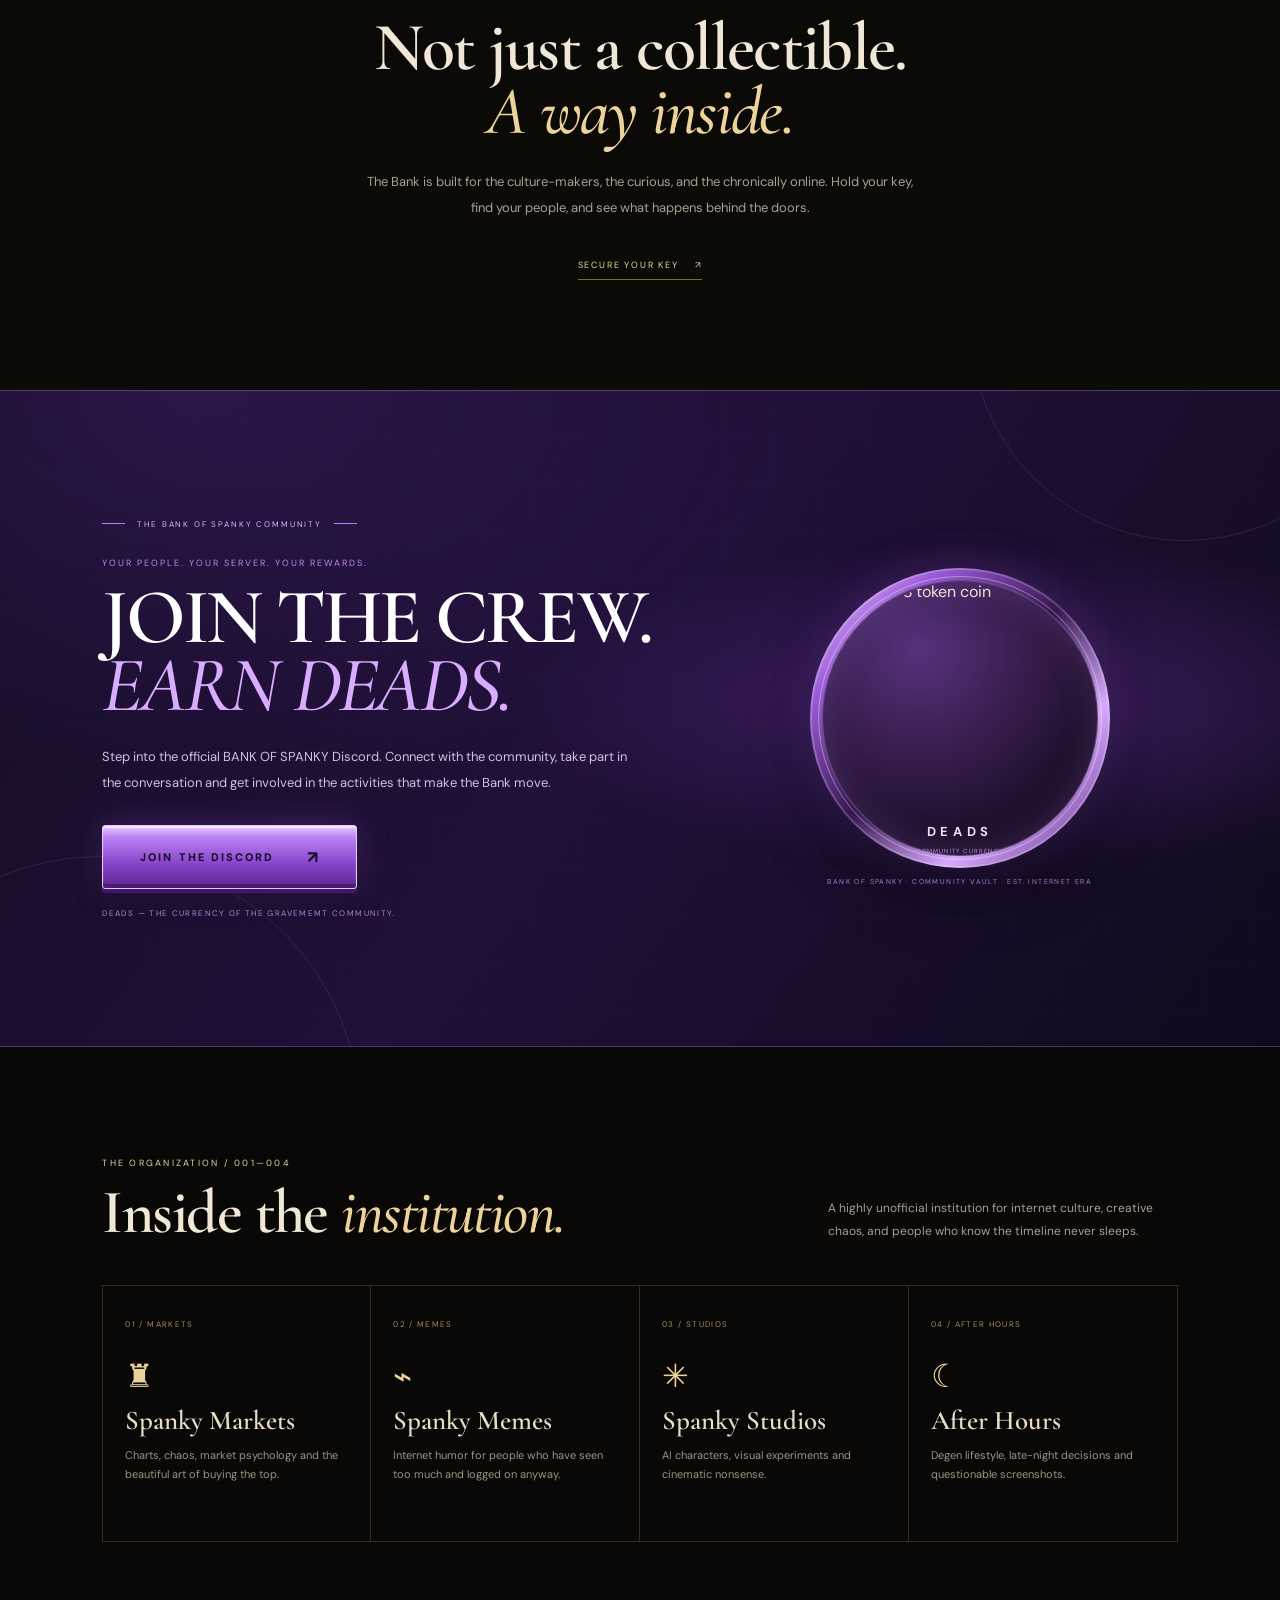
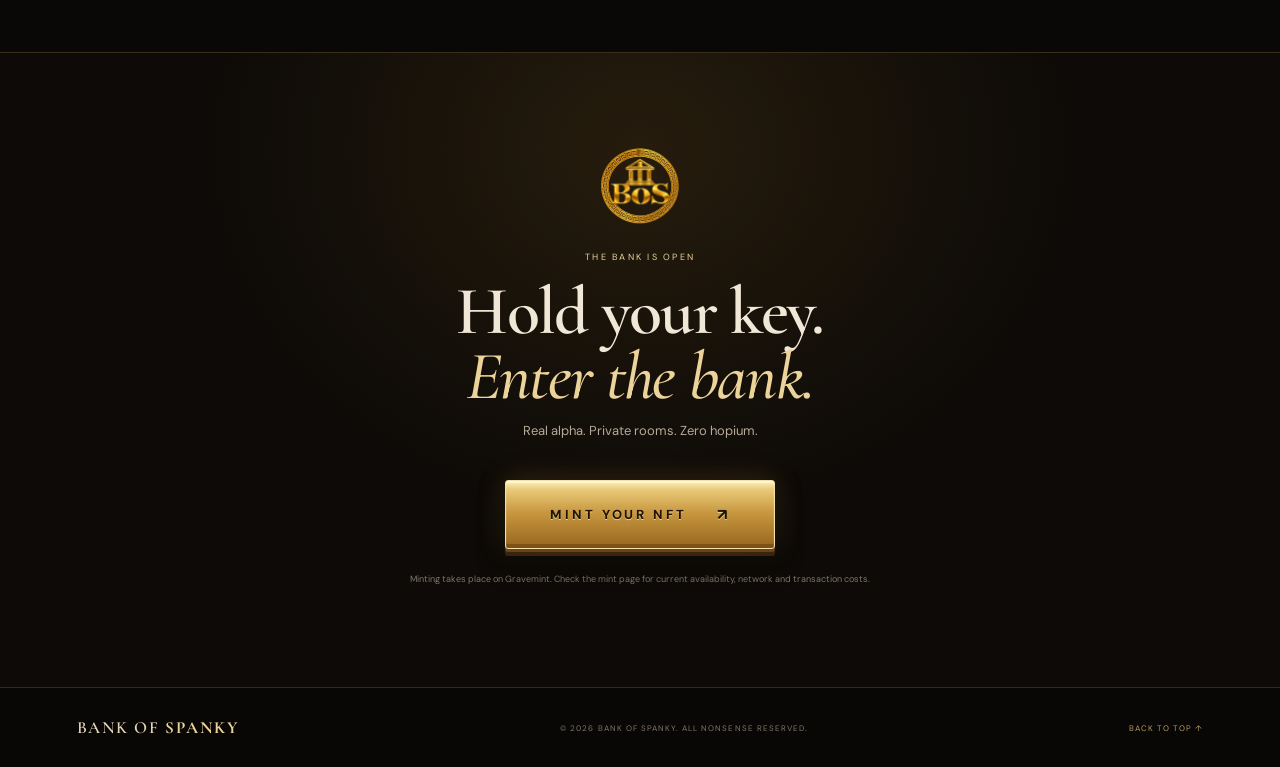
==== commit 4a7369a5: "Refresh homepage stylesheet for DEADS coin animation" ====
--- a/index.html
+++ b/index.html
@@ -10,7 +10,7 @@
   <link rel="preconnect" href="https://fonts.googleapis.com">
   <link rel="preconnect" href="https://fonts.gstatic.com" crossorigin>
   <link href="https://fonts.googleapis.com/css2?family=Cormorant+Garamond:wght@400;500;600;700&family=DM+Sans:wght@400;500;600;700&display=swap" rel="stylesheet">
-  <link rel="stylesheet" href="./styles.css?v=6">
+  <link rel="stylesheet" href="./styles.css?v=7">
 </head>
 <body>
   <div class="grain" aria-hidden="true"></div>
--- a/styles.css
+++ b/styles.css
@@ -112,6 +112,9 @@
 .deads-token-ring:before{content:"";position:absolute;inset:8px;border:1px solid rgba(255,255,255,.38);border-radius:50%}
 .deads-token-core{display:flex;flex-direction:column;align-items:center;justify-content:center;width:100%;height:100%;border-radius:50%;background:radial-gradient(circle at 35% 25%,#58317c,#21102f 65%,#100819);box-shadow:inset 0 0 35px rgba(197,143,255,.2),inset 0 0 0 1px rgba(231,205,255,.25)}
 .deads-token-mark{color:#ead3ff;font:600 clamp(72px,10vw,112px)/.9 var(--serif);text-shadow:0 4px 20px rgba(203,151,255,.4)}
+.deads-token-image{display:block;width:84%;height:84%;max-width:230px;max-height:230px;object-fit:contain;border-radius:50%;filter:drop-shadow(0 8px 18px rgba(0,0,0,.42))}
+.deads-token-ring{transition:transform .35s cubic-bezier(.2,.75,.25,1),box-shadow .35s ease}
+.deads-token-ring:hover{transform:translateY(-7px) rotate(2deg) scale(1.035);box-shadow:0 30px 75px rgba(0,0,0,.55),0 0 58px rgba(190,125,255,.42),inset 0 0 0 2px rgba(255,255,255,.24)}
 .deads-token-name{margin-top:12px;color:#f1dcff;font-size:13px;font-weight:700;letter-spacing:.35em}
 .deads-token-caption{margin-top:7px;color:#b997d6;font-size:6px;letter-spacing:.2em}
 .deads-token-side{position:absolute;bottom:2px;color:#a981c9;font-size:7px;letter-spacing:.2em;text-align:center}
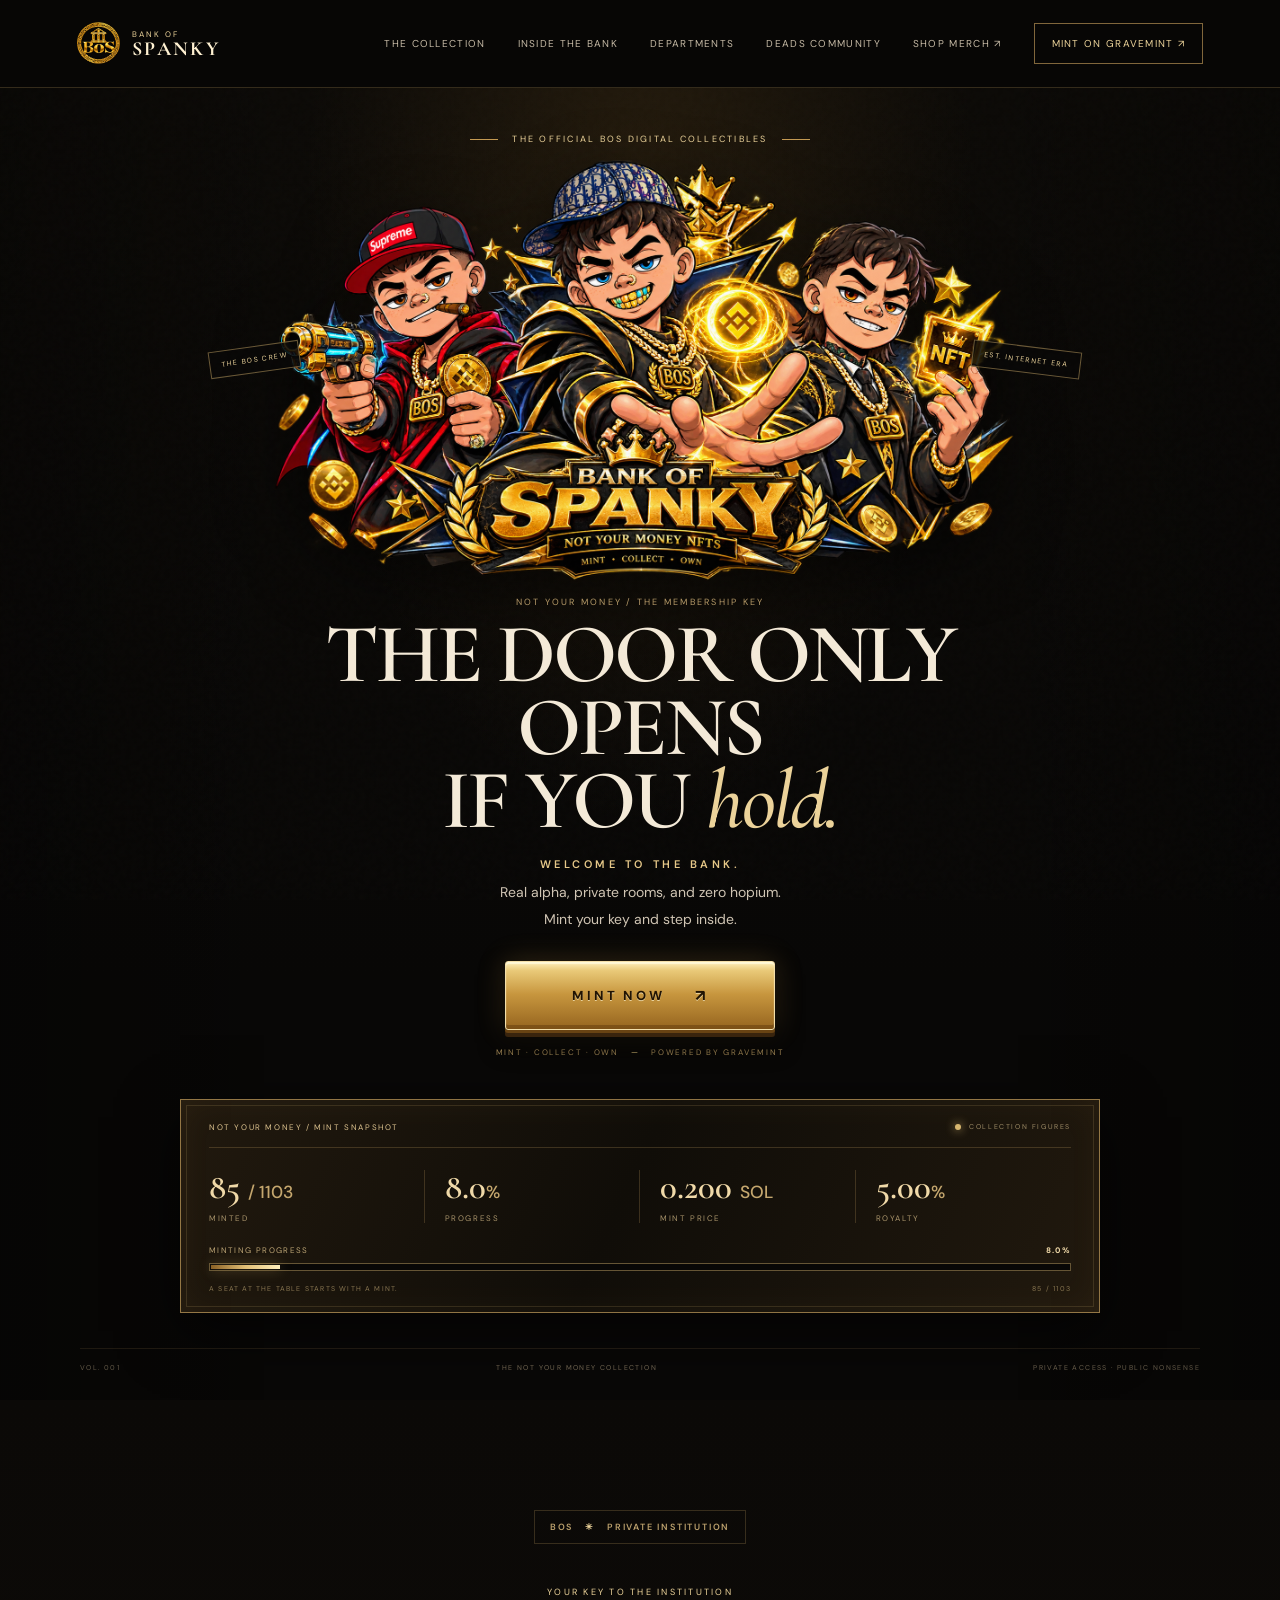
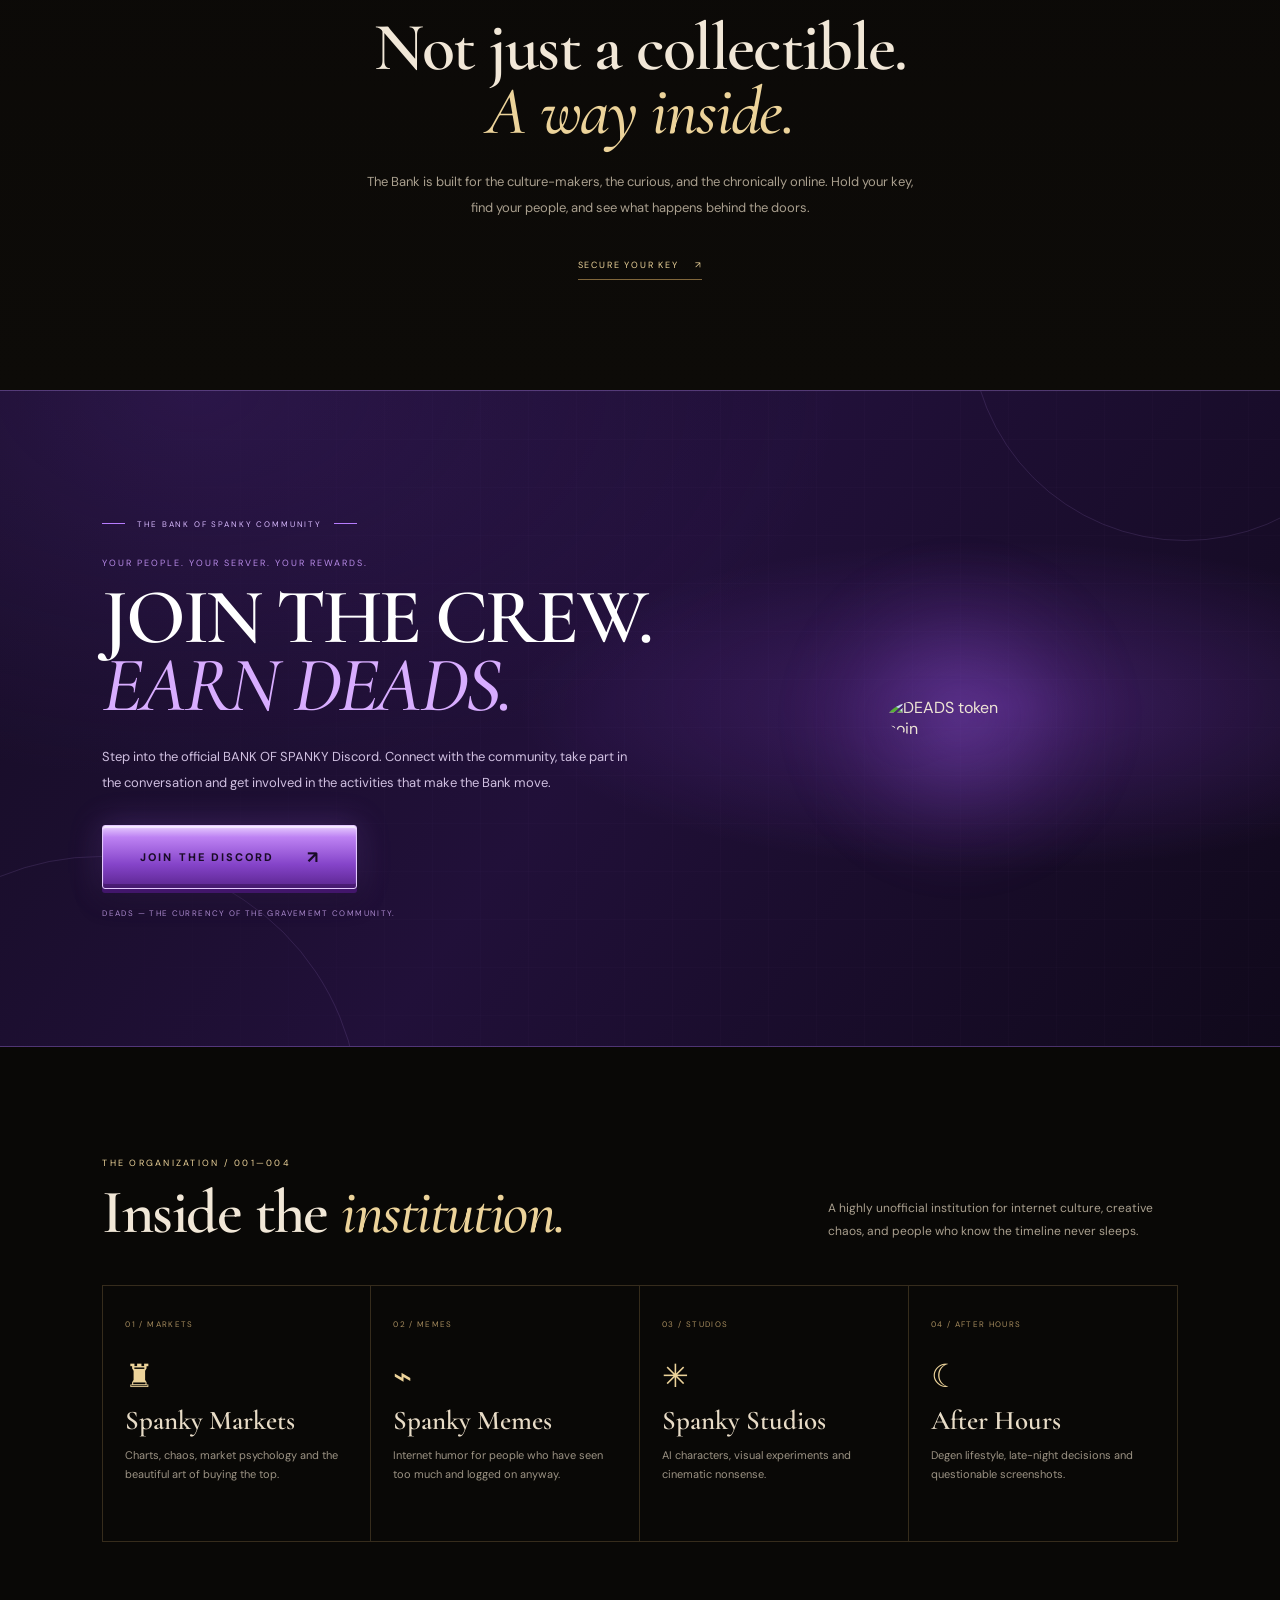
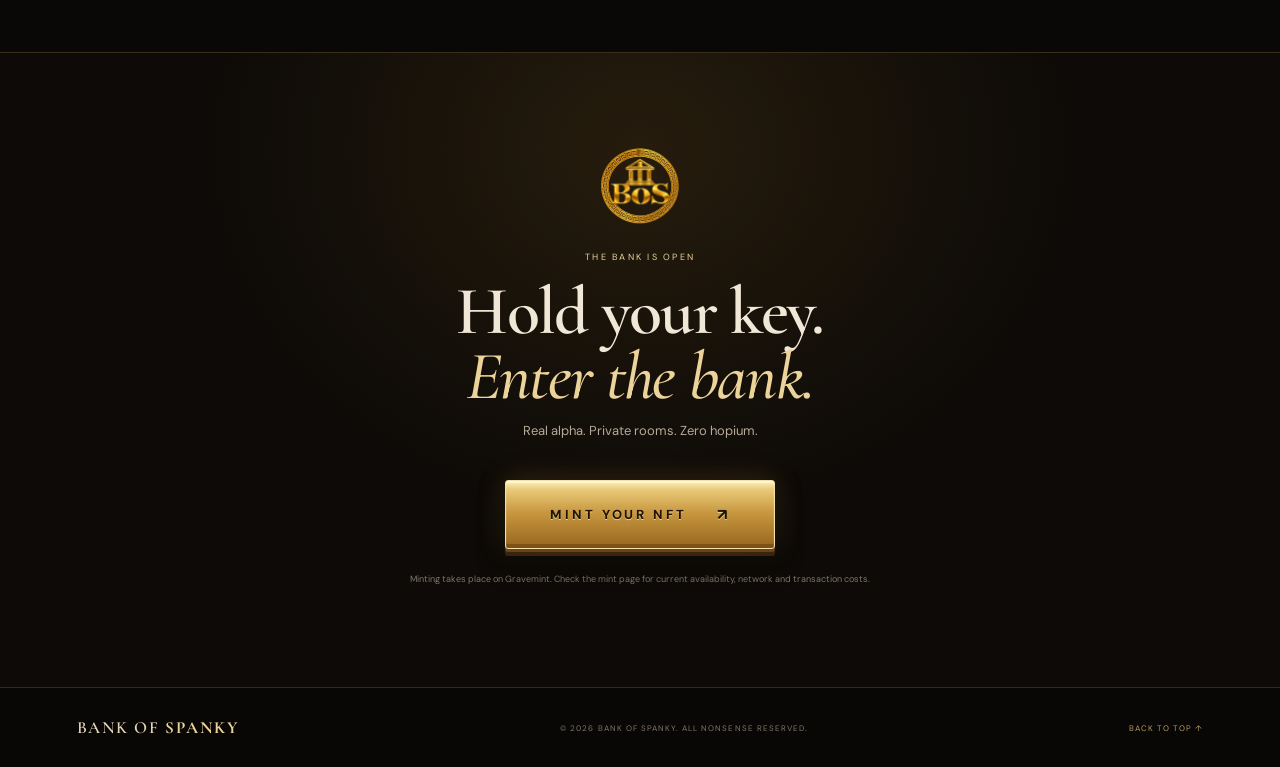
==== commit 40975875: "Make DEADS coin a clean clickable link" ====
--- a/index.html
+++ b/index.html
@@ -80,9 +80,10 @@
           <a class="deads-button" href="https://discord.com/invite/kP3ekvYs7V" target="_blank" rel="noopener noreferrer">JOIN THE DISCORD <span>↗</span></a>
           <p class="deads-footnote">DEADS — THE CURRENCY OF THE GRAVEMEMT COMMUNITY.</p>
         </div>
-        <div class="deads-token" aria-label="DEADS community token emblem">
-          <div class="deads-token-ring"><div class="deads-token-core"><img class="deads-token-image" src="https://raw.githubusercontent.com/shopelevateworld-hash/bank-of-spanky/main/assets/images/SOLANA%20DEADs%20coin.png" alt="DEADS token coin"><span class="deads-token-name">DEADS</span><span class="deads-token-caption">COMMUNITY CURRENCY</span></div></div>
-          <span class="deads-token-side">BANK OF SPANKY · COMMUNITY VAULT · EST. INTERNET ERA</span>
+        <div class="deads-token">
+          <a class="deads-token-link" href="https://www.solanadeads.com/" target="_blank" rel="noopener noreferrer" aria-label="Visit Solana DEADS">
+            <img class="deads-token-image" src="https://raw.githubusercontent.com/shopelevateworld-hash/bank-of-spanky/main/assets/images/SOLANA%20DEADs%20coin.png" alt="DEADS token coin">
+          </a>
         </div>
       </div>
     </section>
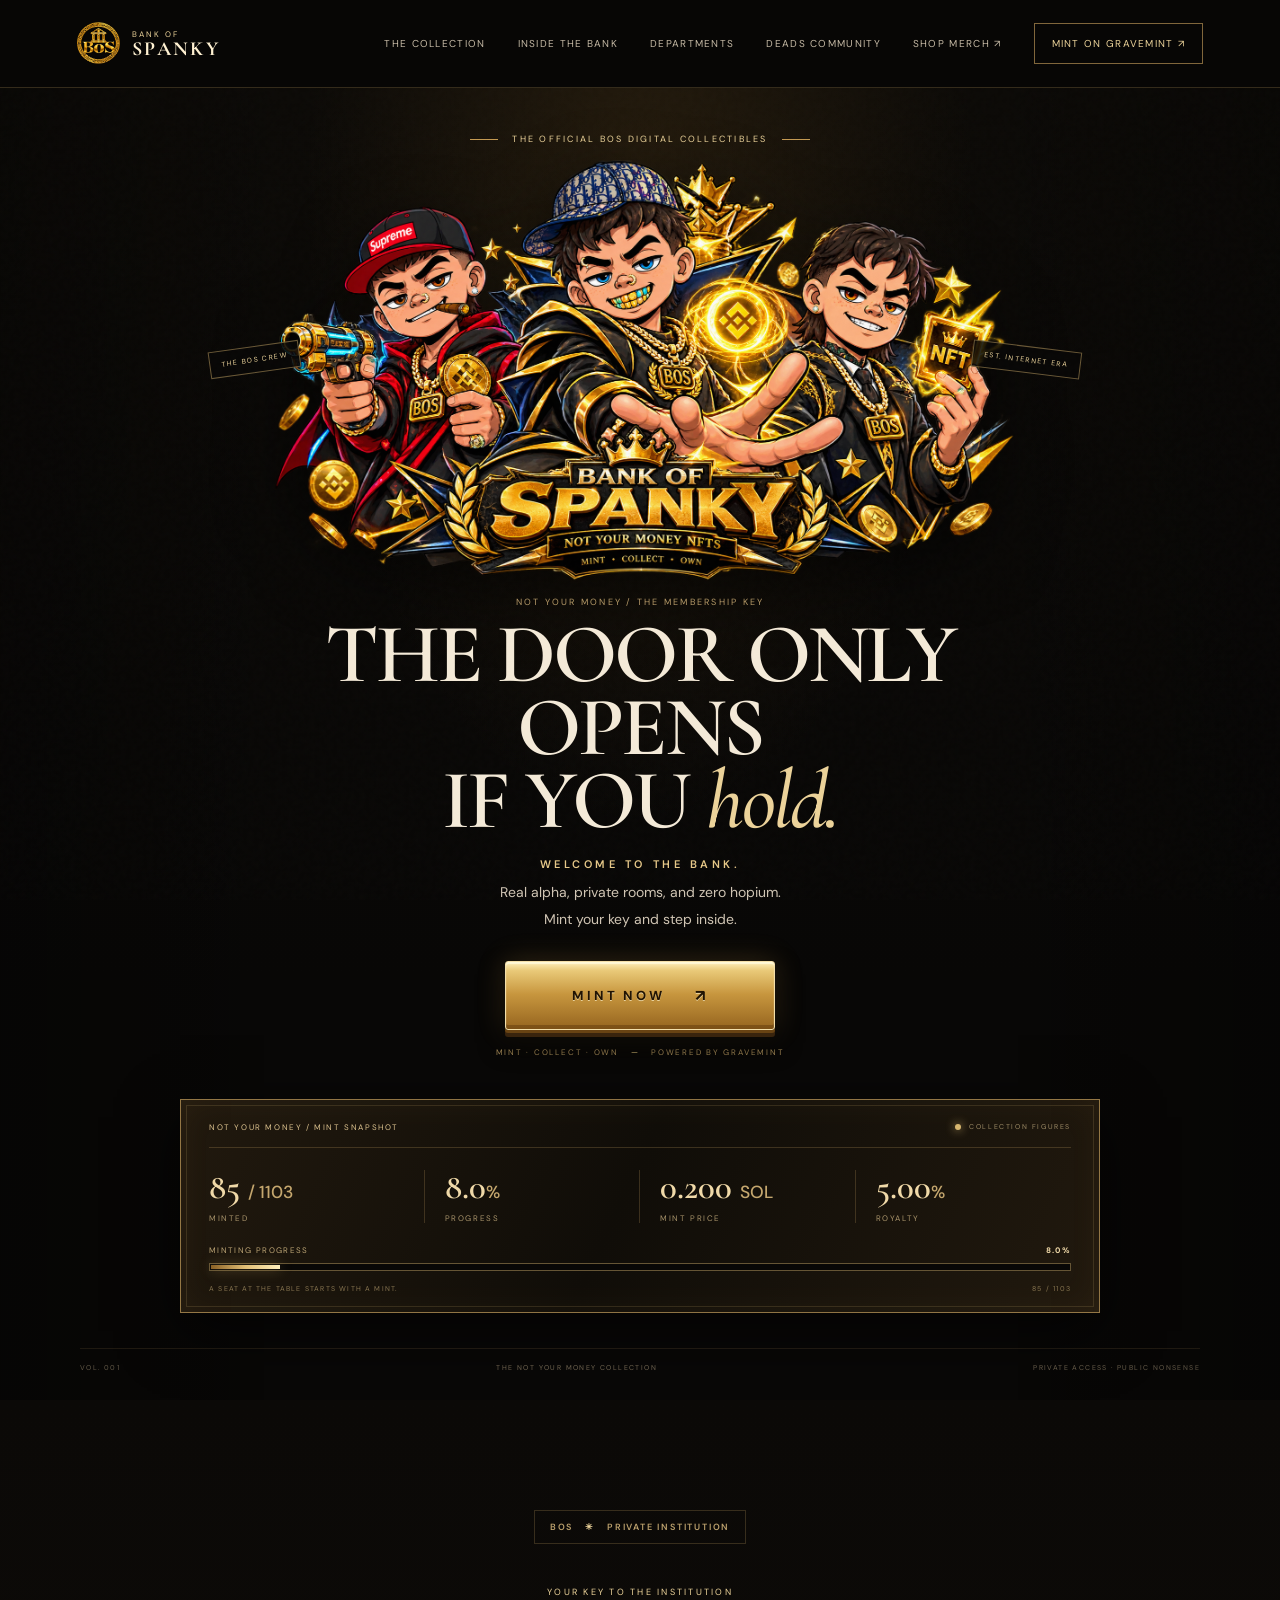
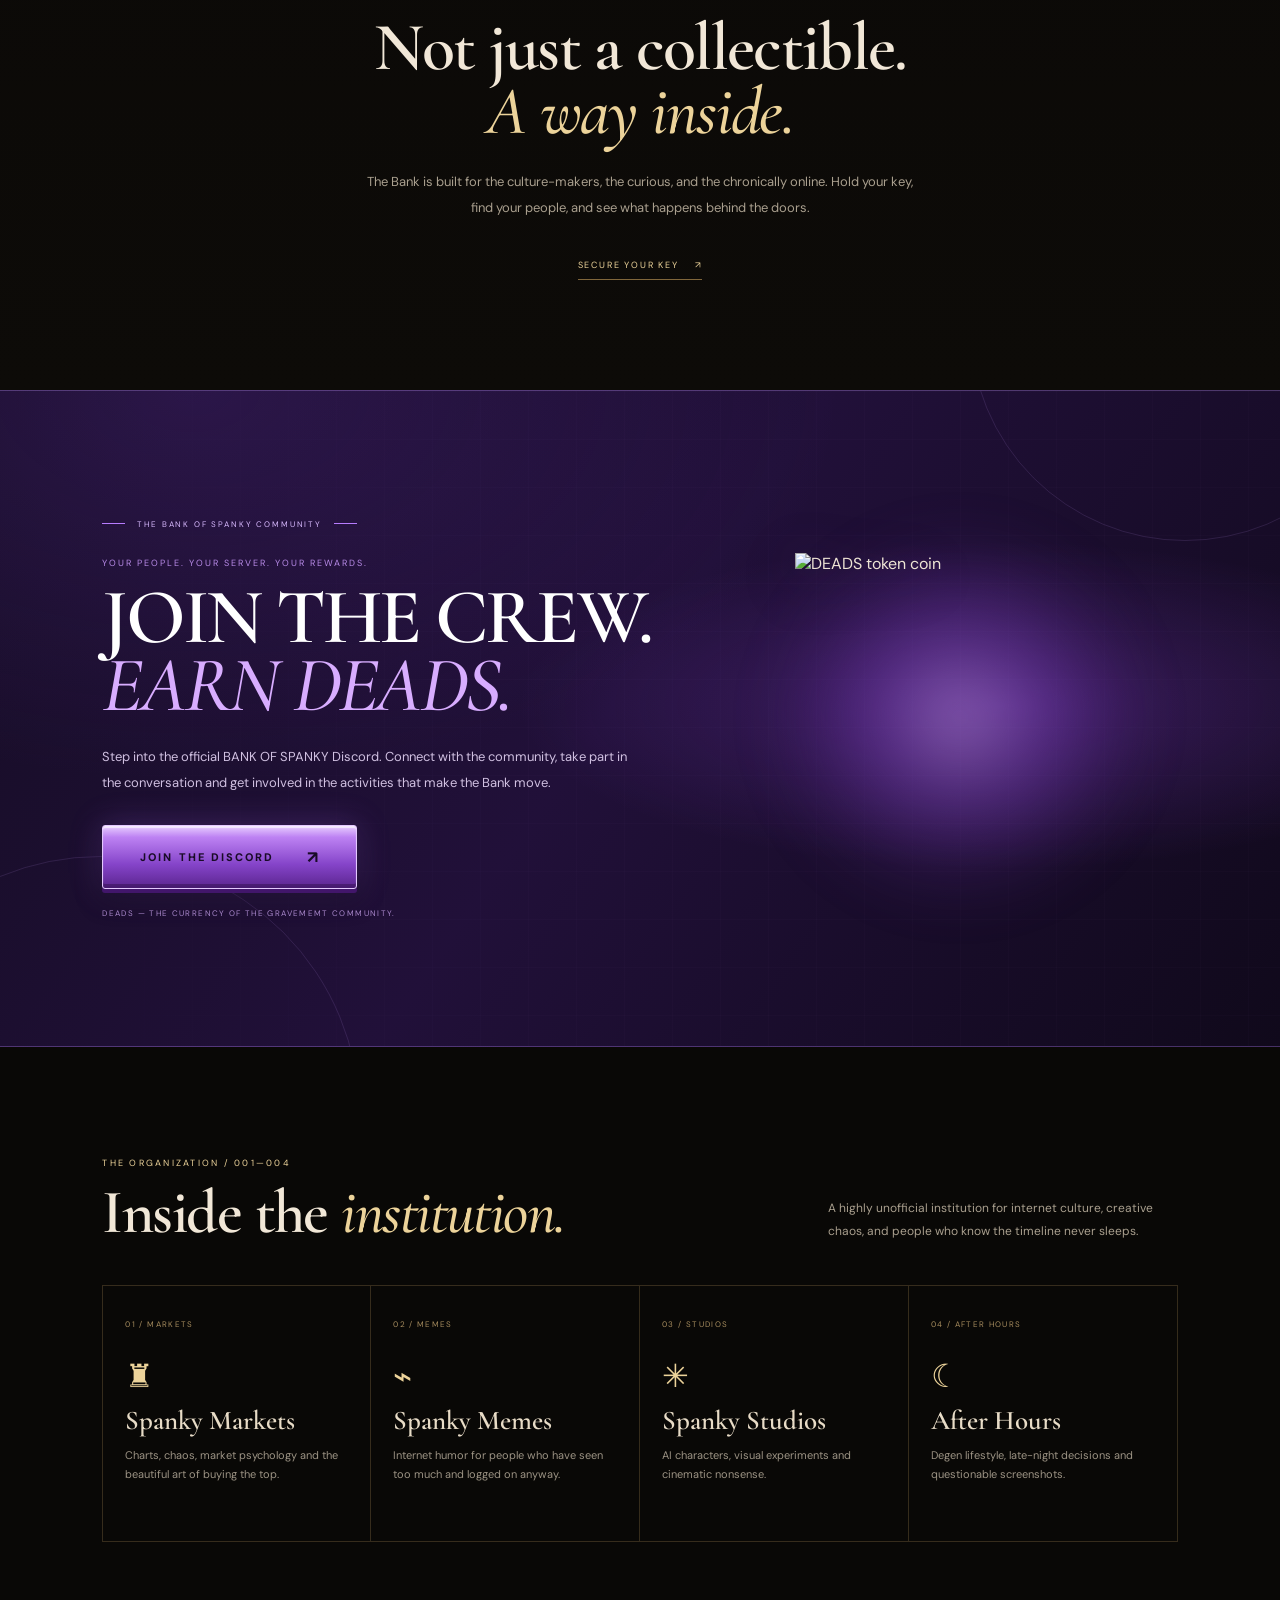
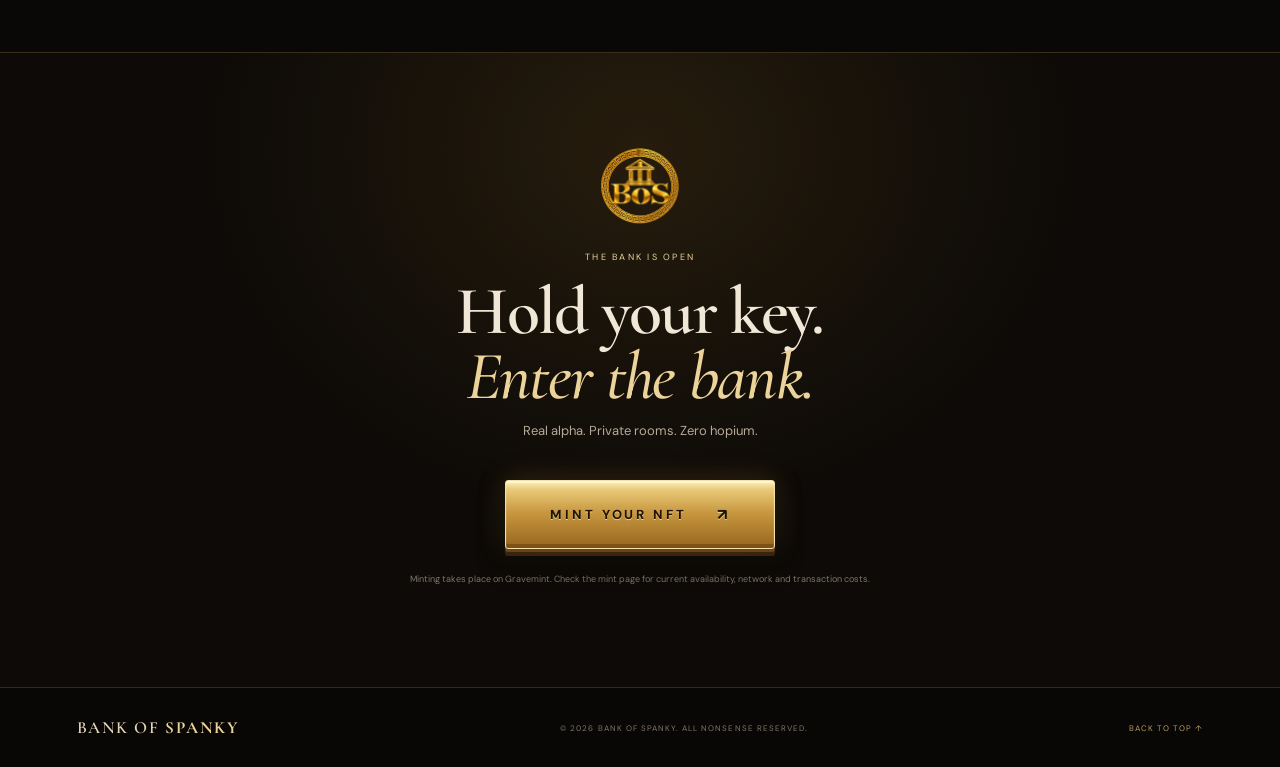
==== commit 816de794: "Refresh homepage styles for DEADS coin update" ====
--- a/index.html
+++ b/index.html
@@ -10,7 +10,7 @@
   <link rel="preconnect" href="https://fonts.googleapis.com">
   <link rel="preconnect" href="https://fonts.gstatic.com" crossorigin>
   <link href="https://fonts.googleapis.com/css2?family=Cormorant+Garamond:wght@400;500;600;700&family=DM+Sans:wght@400;500;600;700&display=swap" rel="stylesheet">
-  <link rel="stylesheet" href="./styles.css?v=7">
+  <link rel="stylesheet" href="./styles.css?v=8">
 </head>
 <body>
   <div class="grain" aria-hidden="true"></div>
--- a/styles.css
+++ b/styles.css
@@ -121,3 +121,17 @@
 .deads-orbit{position:absolute;z-index:-1;width:430px;aspect-ratio:1;border:1px solid rgba(201,154,255,.13);border-radius:50%;pointer-events:none}
 .deads-orbit-one{top:-280px;right:-120px}.deads-orbit-two{bottom:-330px;left:-160px;width:520px}
 @media(max-width:760px){.deads-community{padding:76px 7vw 70px}.deads-inner{grid-template-columns:1fr;gap:22px}.deads-copy h2{font-size:clamp(46px,12vw,66px)}.deads-description{font-size:12px}.deads-token{min-height:260px;order:-1}.deads-token-ring{width:min(62%,235px)}.deads-token-mark{font-size:85px}.deads-token-side{bottom:0;font-size:6px}.deads-kicker{font-size:7px;letter-spacing:.16em}}
+
+
+/* DEADS coin: frameless, clickable, softly animated with a violet flare */
+.deads-token{min-height:360px}
+.deads-token:before{content:"";position:absolute;z-index:0;width:min(92%,390px);aspect-ratio:1;border-radius:50%;background:radial-gradient(circle,rgba(206,151,255,.48) 0%,rgba(157,83,236,.29) 30%,rgba(112,48,177,.12) 55%,transparent 73%);filter:blur(22px);animation:deadsFlare 4.5s ease-in-out infinite}
+.deads-token-link{position:relative;z-index:1;display:grid;place-items:center;width:min(82%,330px);aspect-ratio:1;border:0;border-radius:0;background:transparent;box-shadow:none;outline-offset:9px;transition:transform .38s cubic-bezier(.2,.75,.25,1),filter .38s ease}
+.deads-token-image{display:block;width:100%;height:100%;max-width:none;max-height:none;object-fit:contain;border-radius:0;filter:drop-shadow(0 12px 28px rgba(0,0,0,.48)) drop-shadow(0 0 22px rgba(190,125,255,.2));animation:deadsCoinFloat 4s ease-in-out infinite;transition:filter .38s ease}
+.deads-token-link:hover{transform:translateY(-7px) rotate(2deg) scale(1.035)}
+.deads-token-link:hover .deads-token-image{filter:drop-shadow(0 16px 32px rgba(0,0,0,.5)) drop-shadow(0 0 34px rgba(211,157,255,.62))}
+.deads-token-link:focus-visible{outline:2px solid #e4c8ff}
+@keyframes deadsCoinFloat{0%,100%{transform:translateY(0)}50%{transform:translateY(-6px)}}
+@keyframes deadsFlare{0%,100%{opacity:.72;transform:scale(.94)}50%{opacity:1;transform:scale(1.08)}}
+@media(max-width:760px){.deads-token{min-height:280px}.deads-token-link{width:min(72%,270px)}}
+@media(prefers-reduced-motion:reduce){.deads-token:before,.deads-token-image{animation:none}}
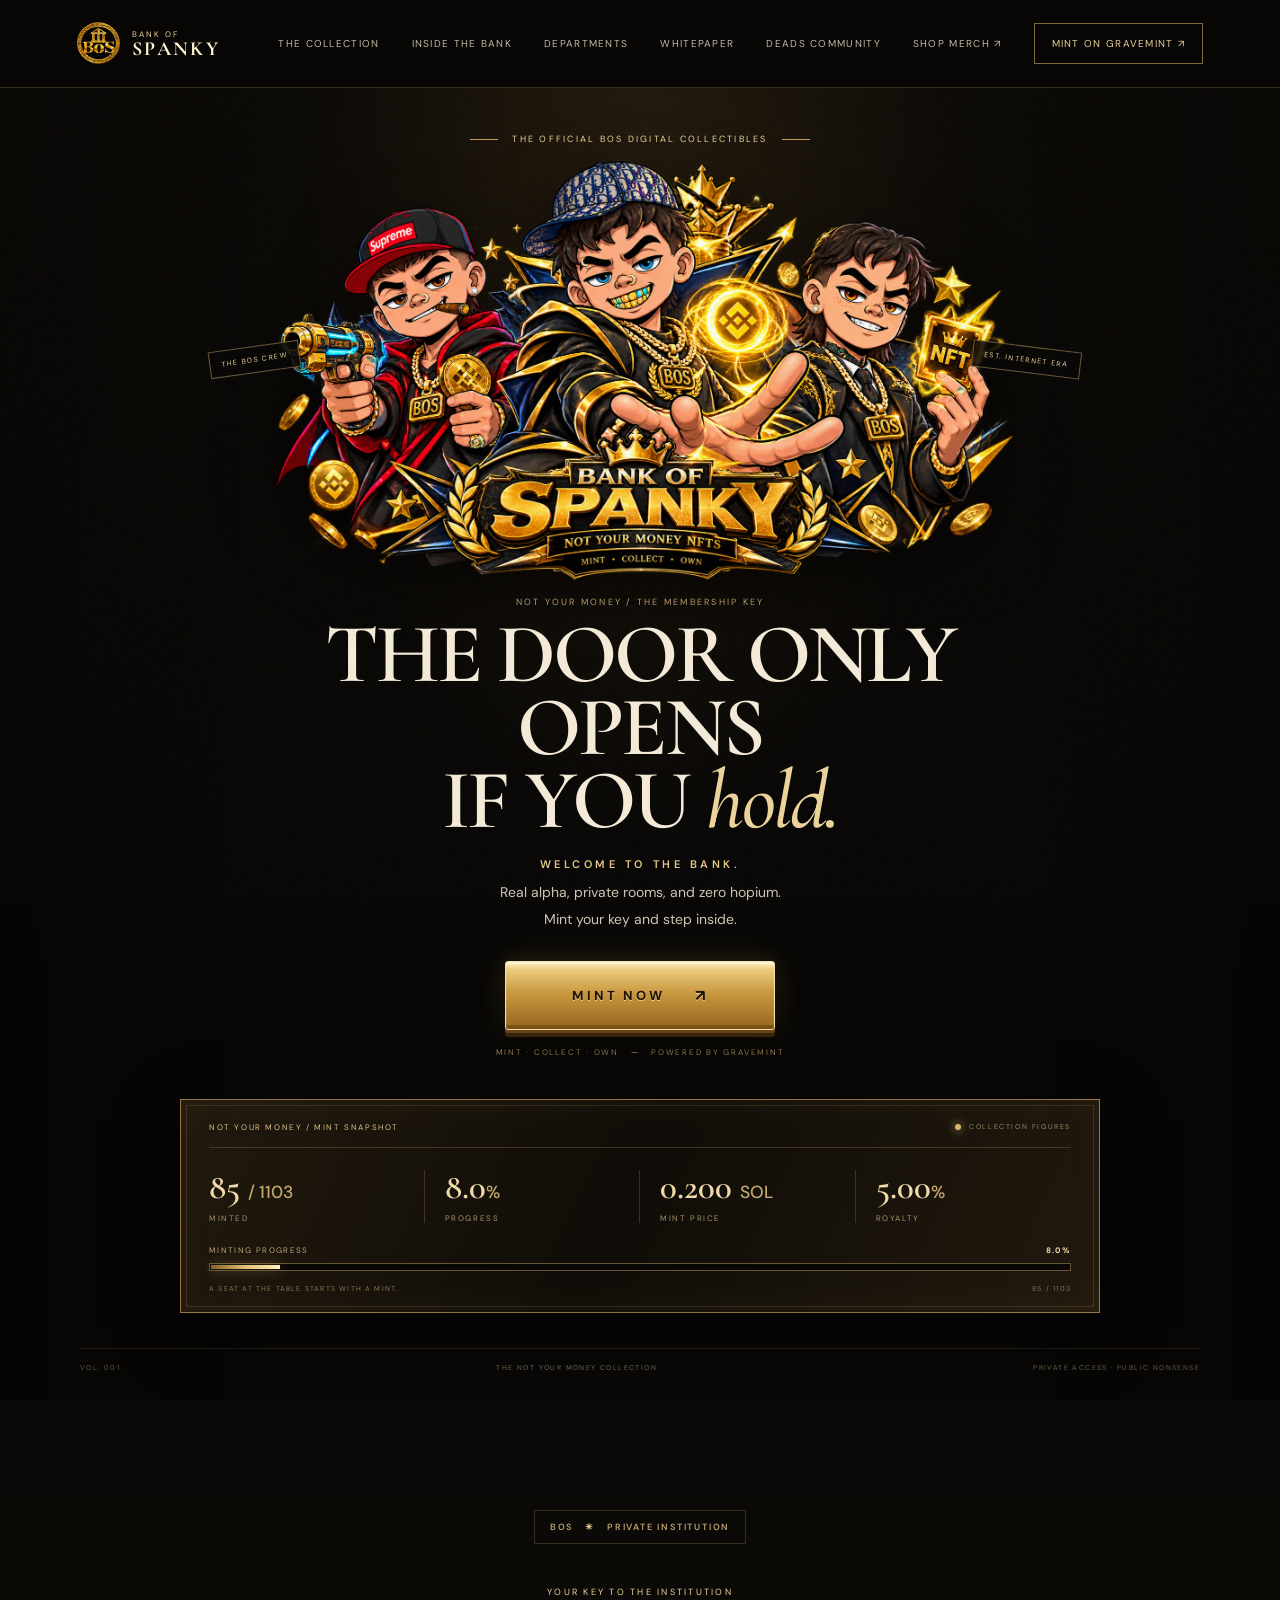
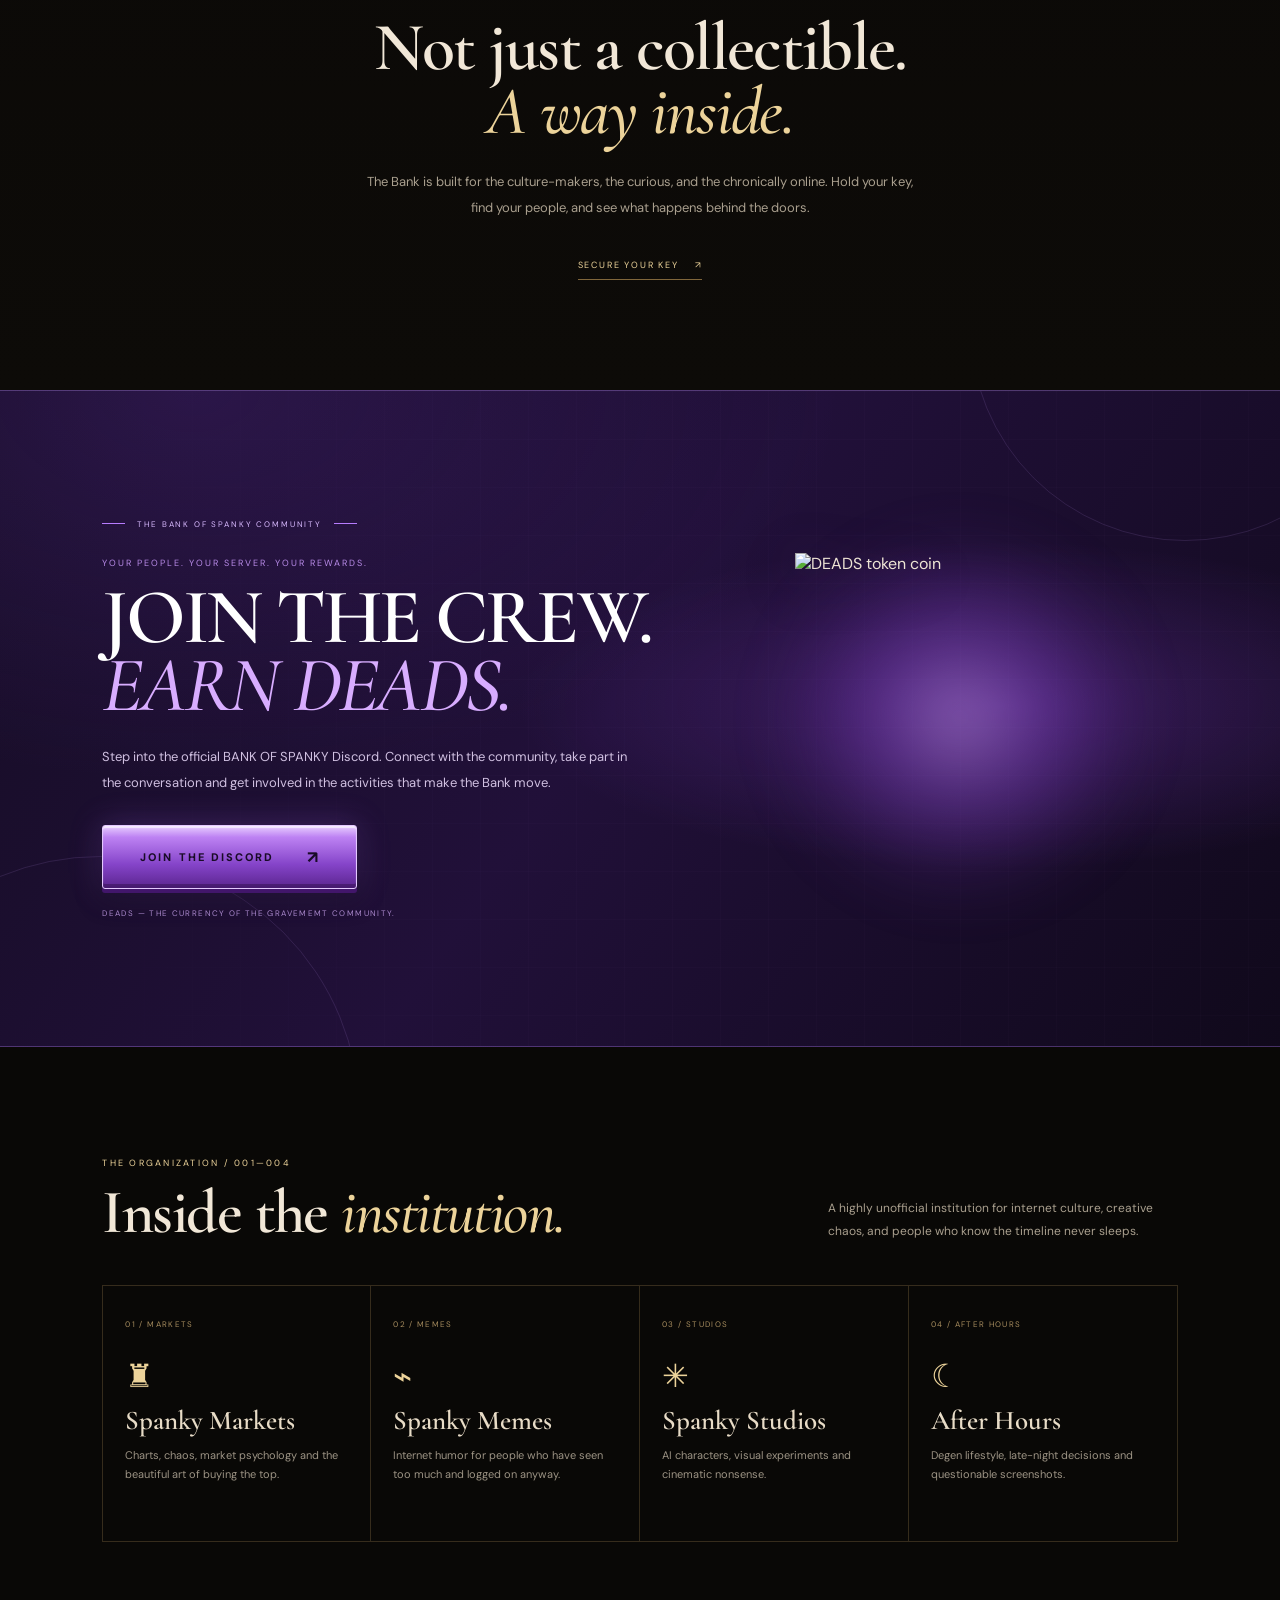
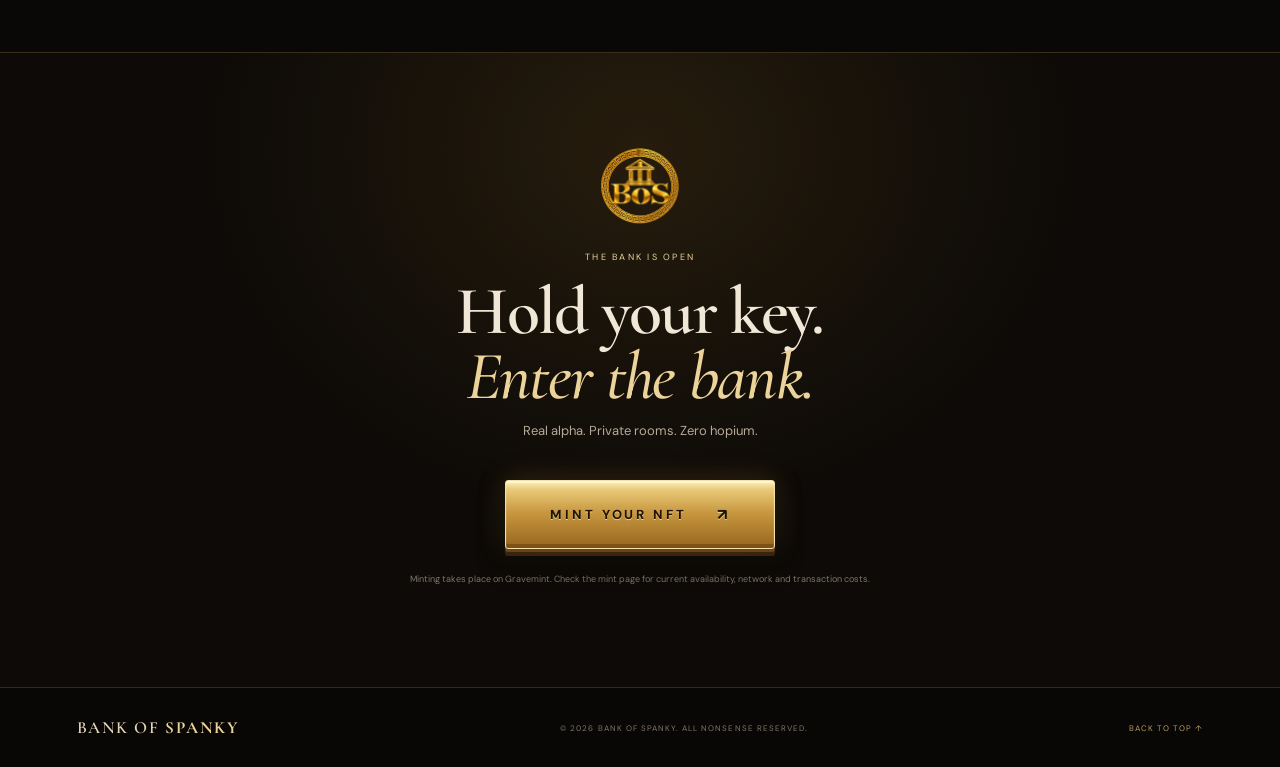
==== commit 73a1474a: "Link whitepaper from main navigation" ====
--- a/index.html
+++ b/index.html
@@ -21,7 +21,7 @@
     </a>
     <button class="menu-toggle" type="button" aria-label="Open navigation" aria-expanded="false"><span></span><span></span></button>
     <nav class="nav" aria-label="Main navigation">
-      <a href="#collection">The collection</a><a href="#inside">Inside the bank</a><a href="#departments">Departments</a><a href="#deads">DEADS community</a><a class="nav-store" href="./store.html">Shop merch ↗</a>
+      <a href="#collection">The collection</a><a href="#inside">Inside the bank</a><a href="#departments">Departments</a><a href="./whitepaper.html">Whitepaper</a><a href="#deads">DEADS community</a><a class="nav-store" href="./store.html">Shop merch ↗</a>
       <a class="nav-mint" href="https://gravemint.io/mint/2nw995" target="_blank" rel="noopener noreferrer">Mint on Gravemint ↗</a>
     </nav>
   </header>
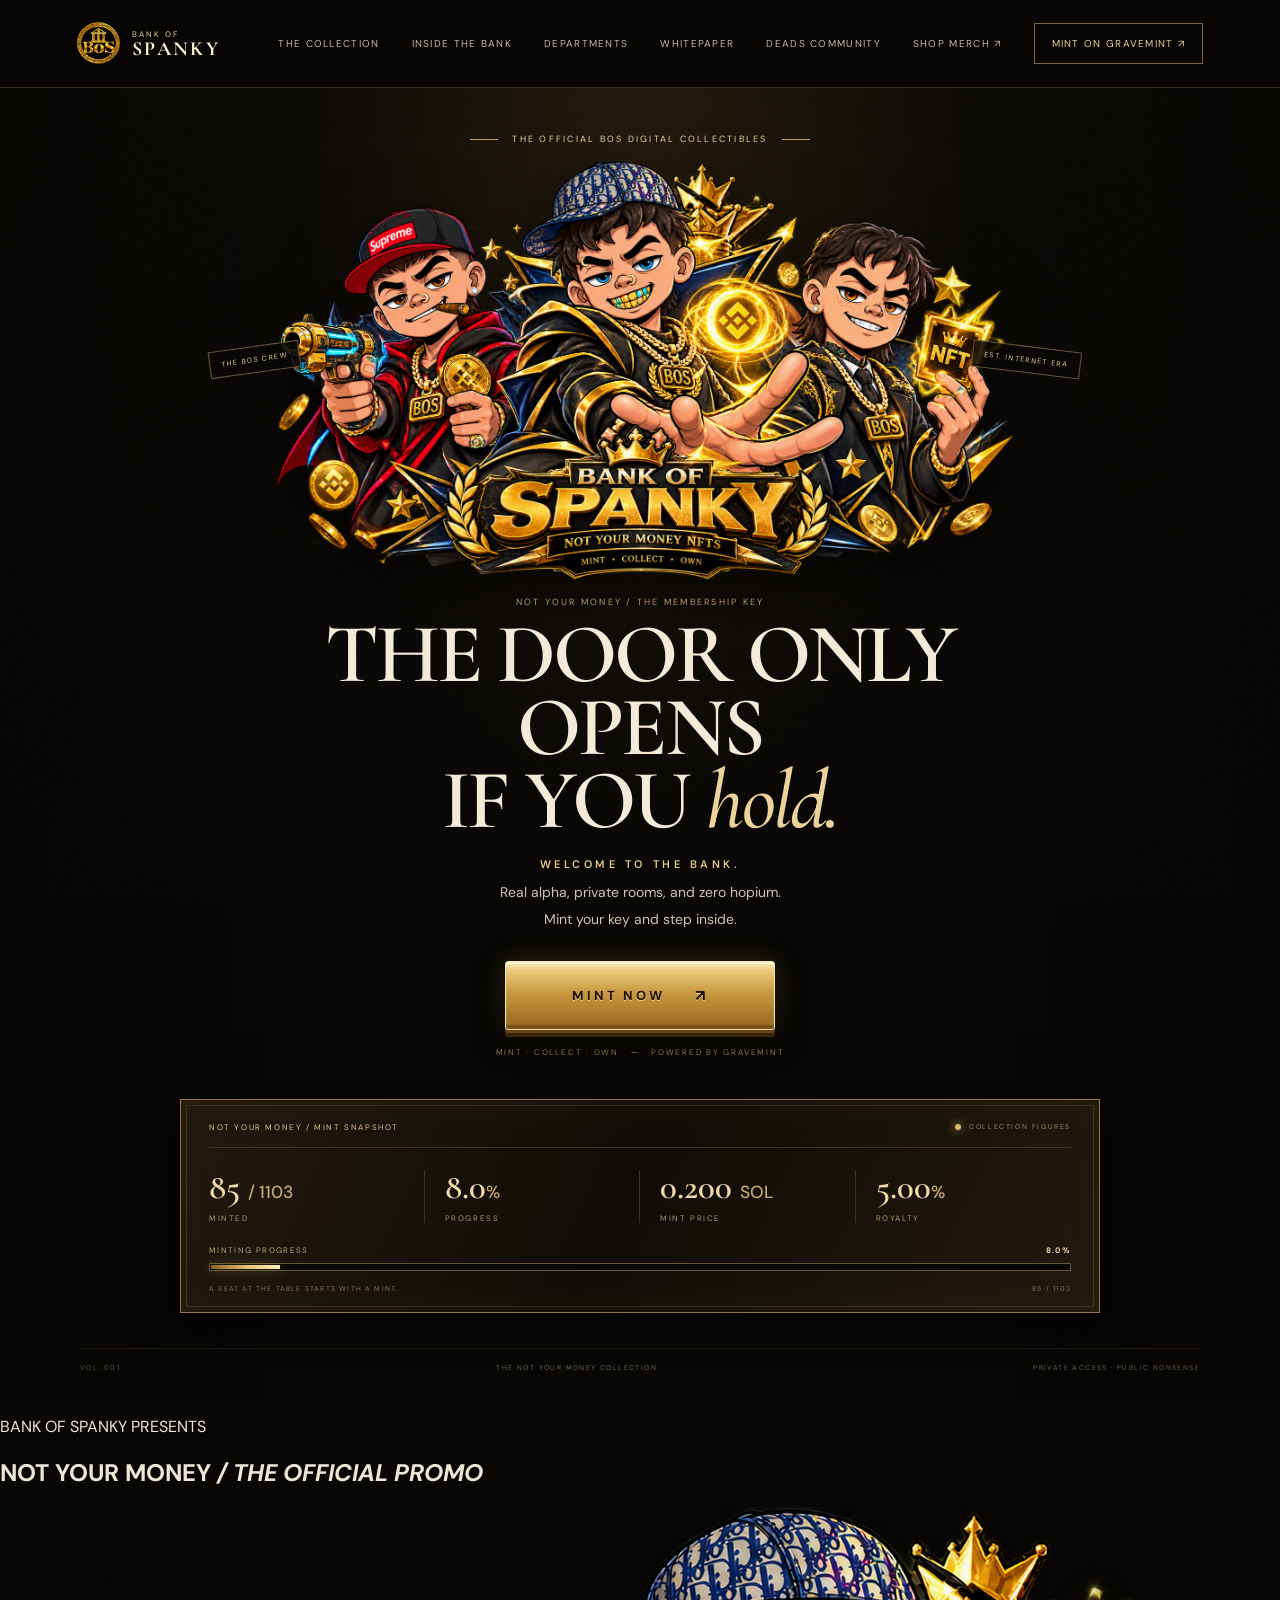
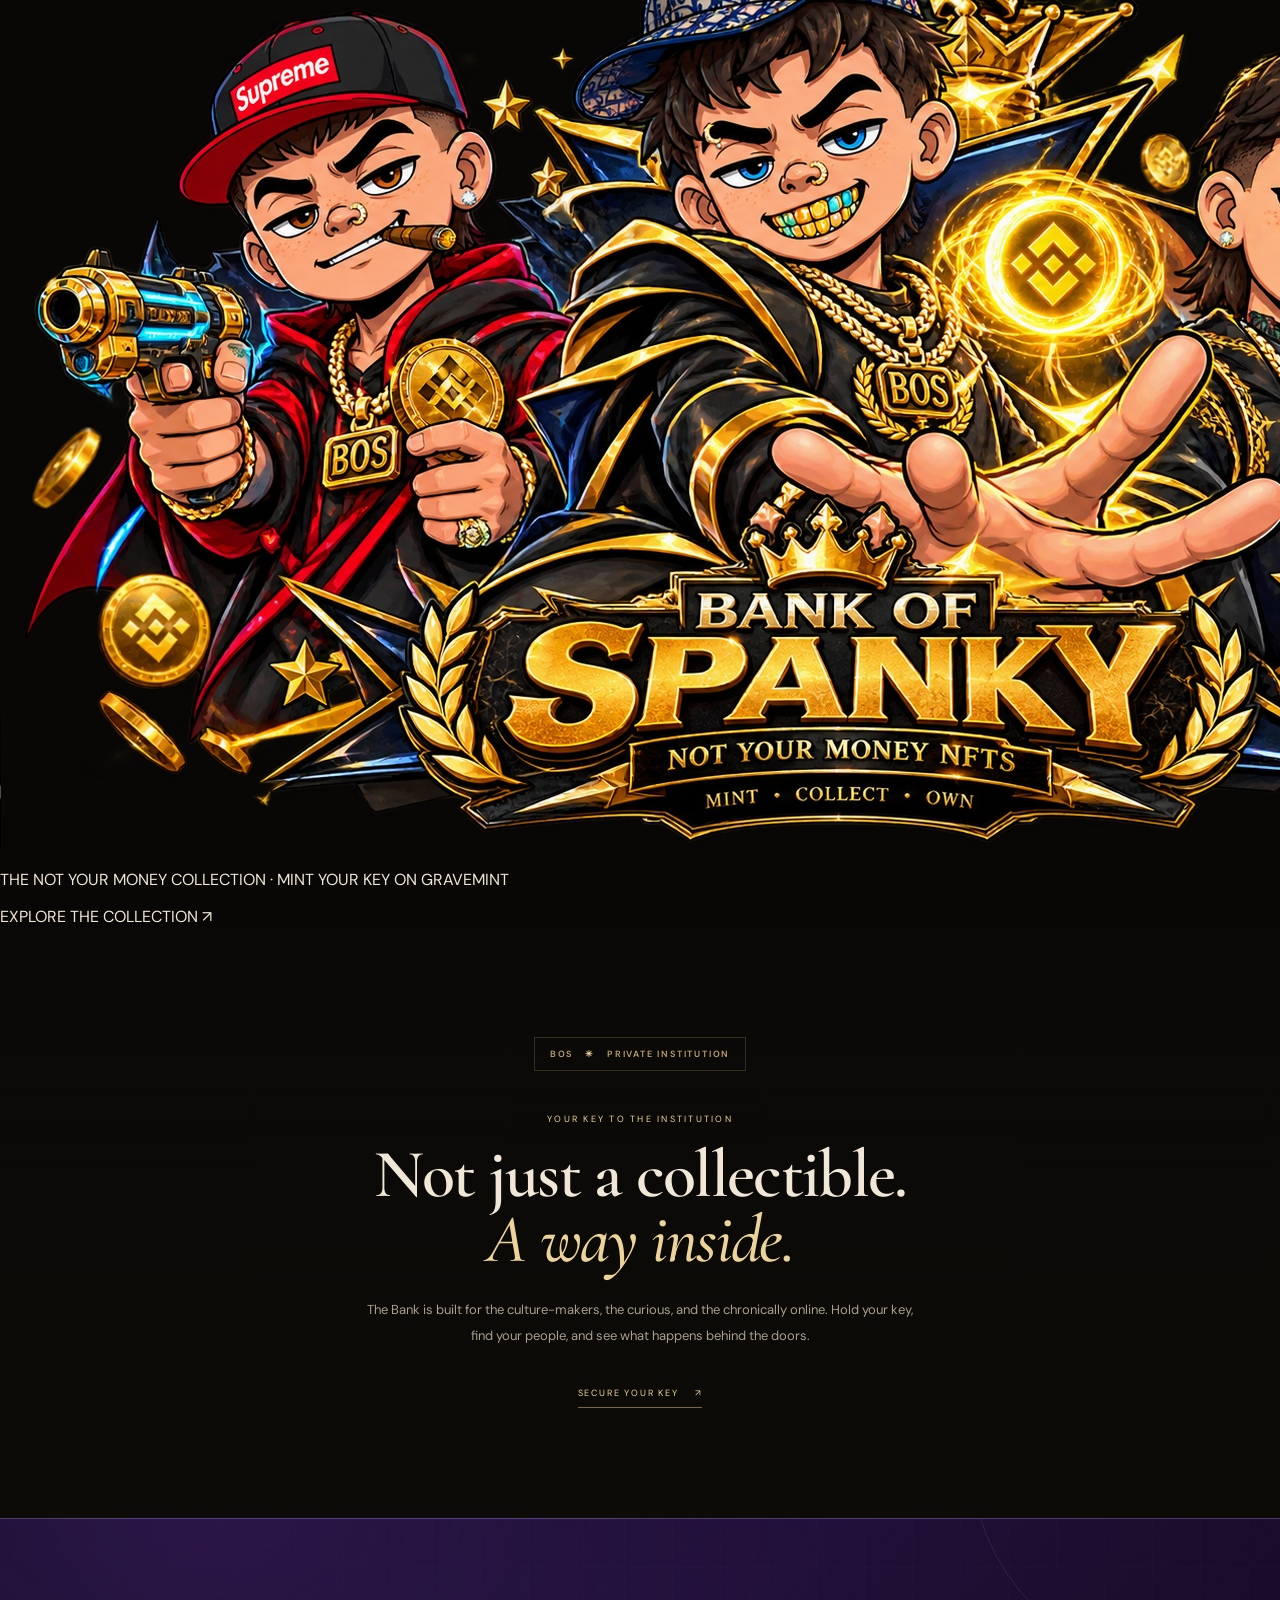
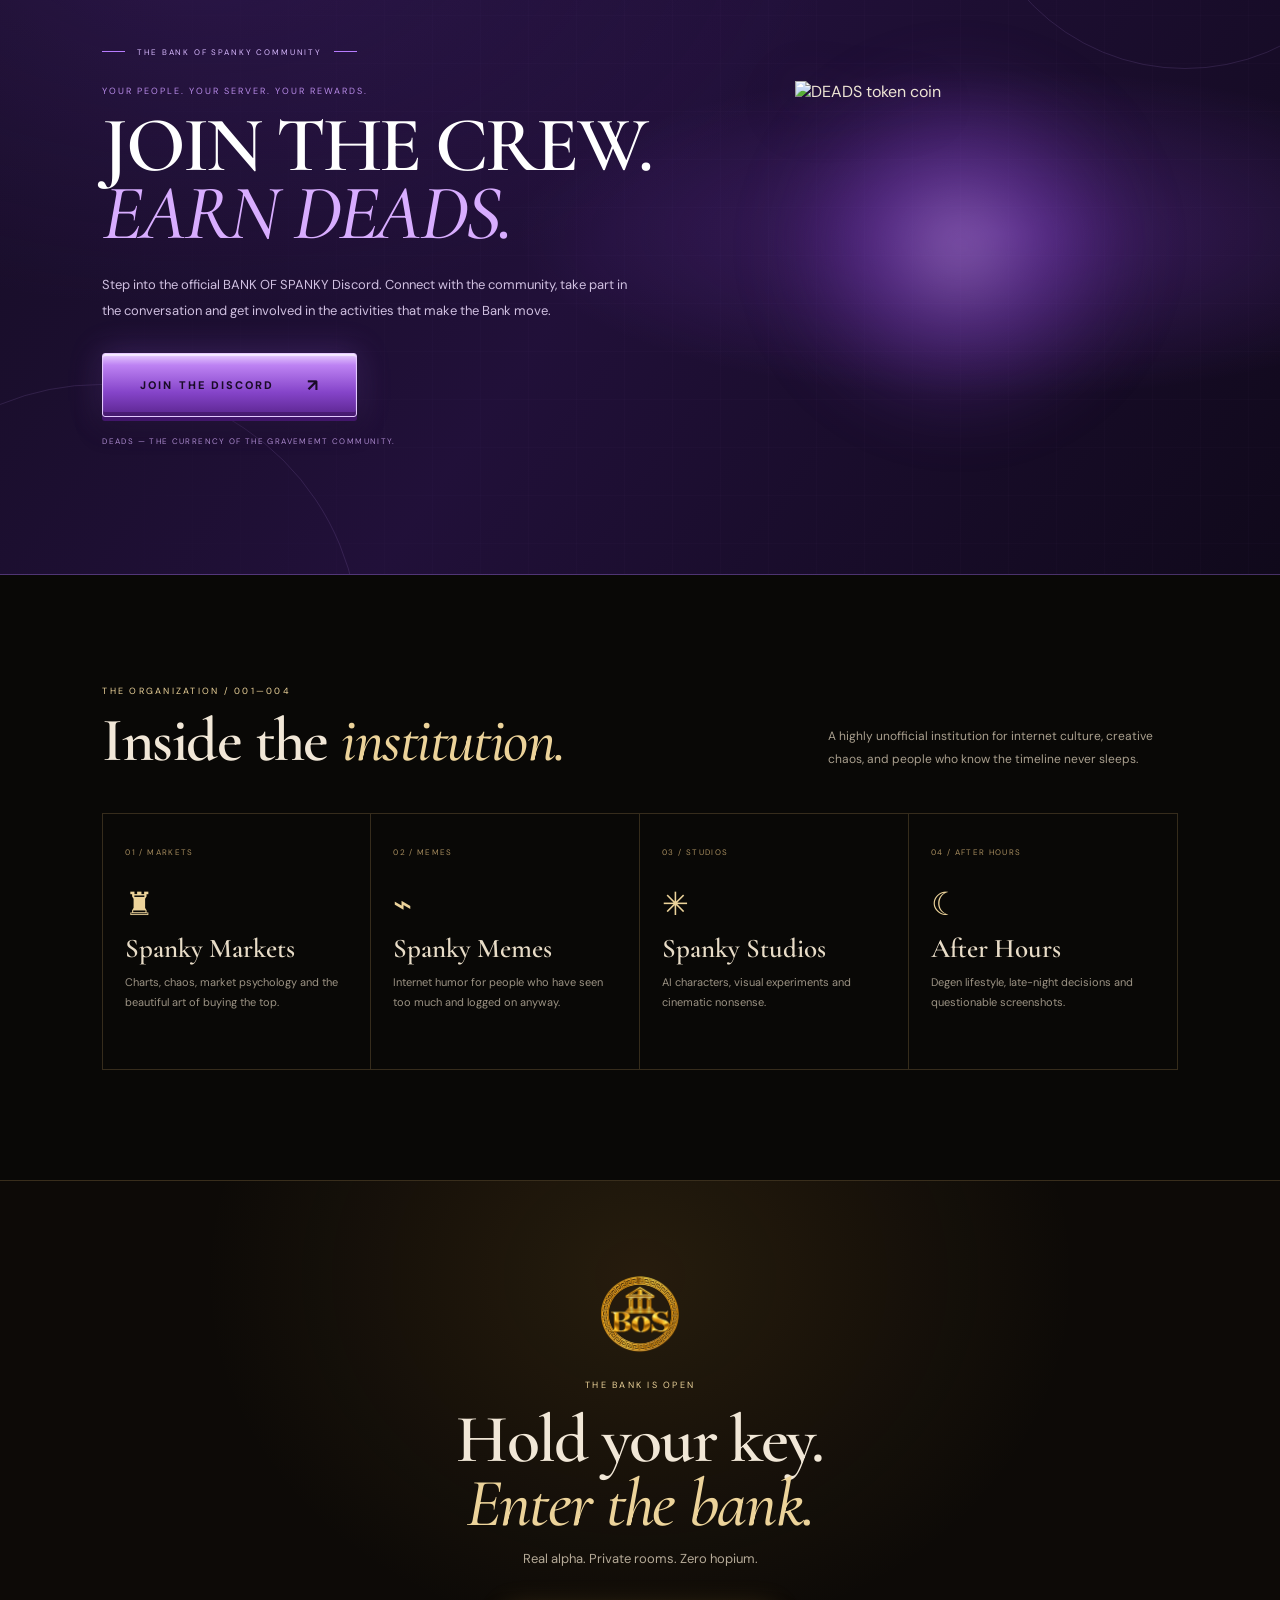
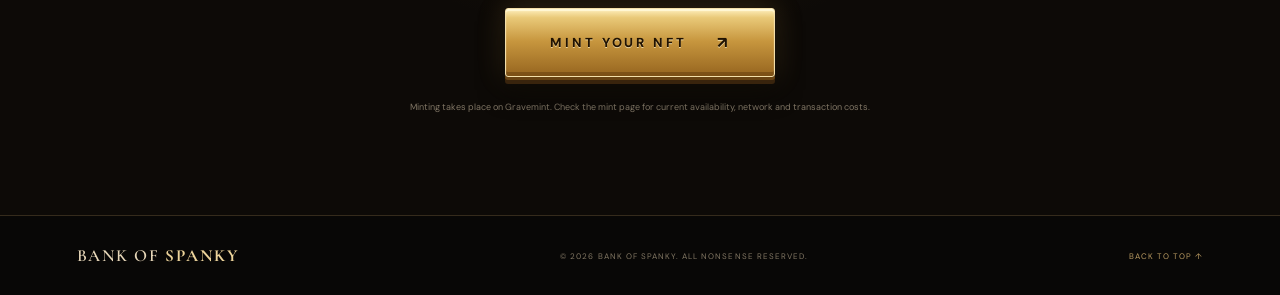
==== commit 014a4d21: "Add Not Your Money promo video to homepage" ====
--- a/index.html
+++ b/index.html
@@ -59,6 +59,21 @@
       <div class="hero-bottomline"><span>VOL. 001</span><span>THE NOT YOUR MONEY COLLECTION</span><span>PRIVATE ACCESS · PUBLIC NONSENSE</span></div>
     </section>
 
+    <section class="promo-film" id="promo-film" aria-labelledby="promo-film-title">
+      <div class="promo-film-inner">
+        <p class="promo-kicker"><span></span> BANK OF SPANKY PRESENTS <span></span></p>
+        <h2 id="promo-film-title">NOT YOUR MONEY <em>/ THE OFFICIAL PROMO</em></h2>
+        <div class="promo-video-frame">
+          <video class="promo-video" controls playsinline preload="metadata" poster="./assets/images/NFT%20Bank%20of%20Spanky.png">
+            <source src="https://raw.githubusercontent.com/shopelevateworld-hash/bank-of-spanky/main/assets/VIDEOS/VIDEO%20NOT%20YOUR%20MONEY.mp4" type="video/mp4">
+            Your browser does not support HTML video.
+          </video>
+        </div>
+        <p class="promo-caption">THE NOT YOUR MONEY COLLECTION · MINT YOUR KEY ON GRAVEMINT</p>
+        <a class="promo-mint-link" href="https://gravemint.io/mint/2nw995" target="_blank" rel="noopener noreferrer">EXPLORE THE COLLECTION <span>↗</span></a>
+      </div>
+    </section>
+
     <section class="intro section" id="inside">
       <div class="section-mark">BOS <span>✳</span> PRIVATE INSTITUTION</div>
       <p class="eyebrow">YOUR KEY TO THE INSTITUTION</p>
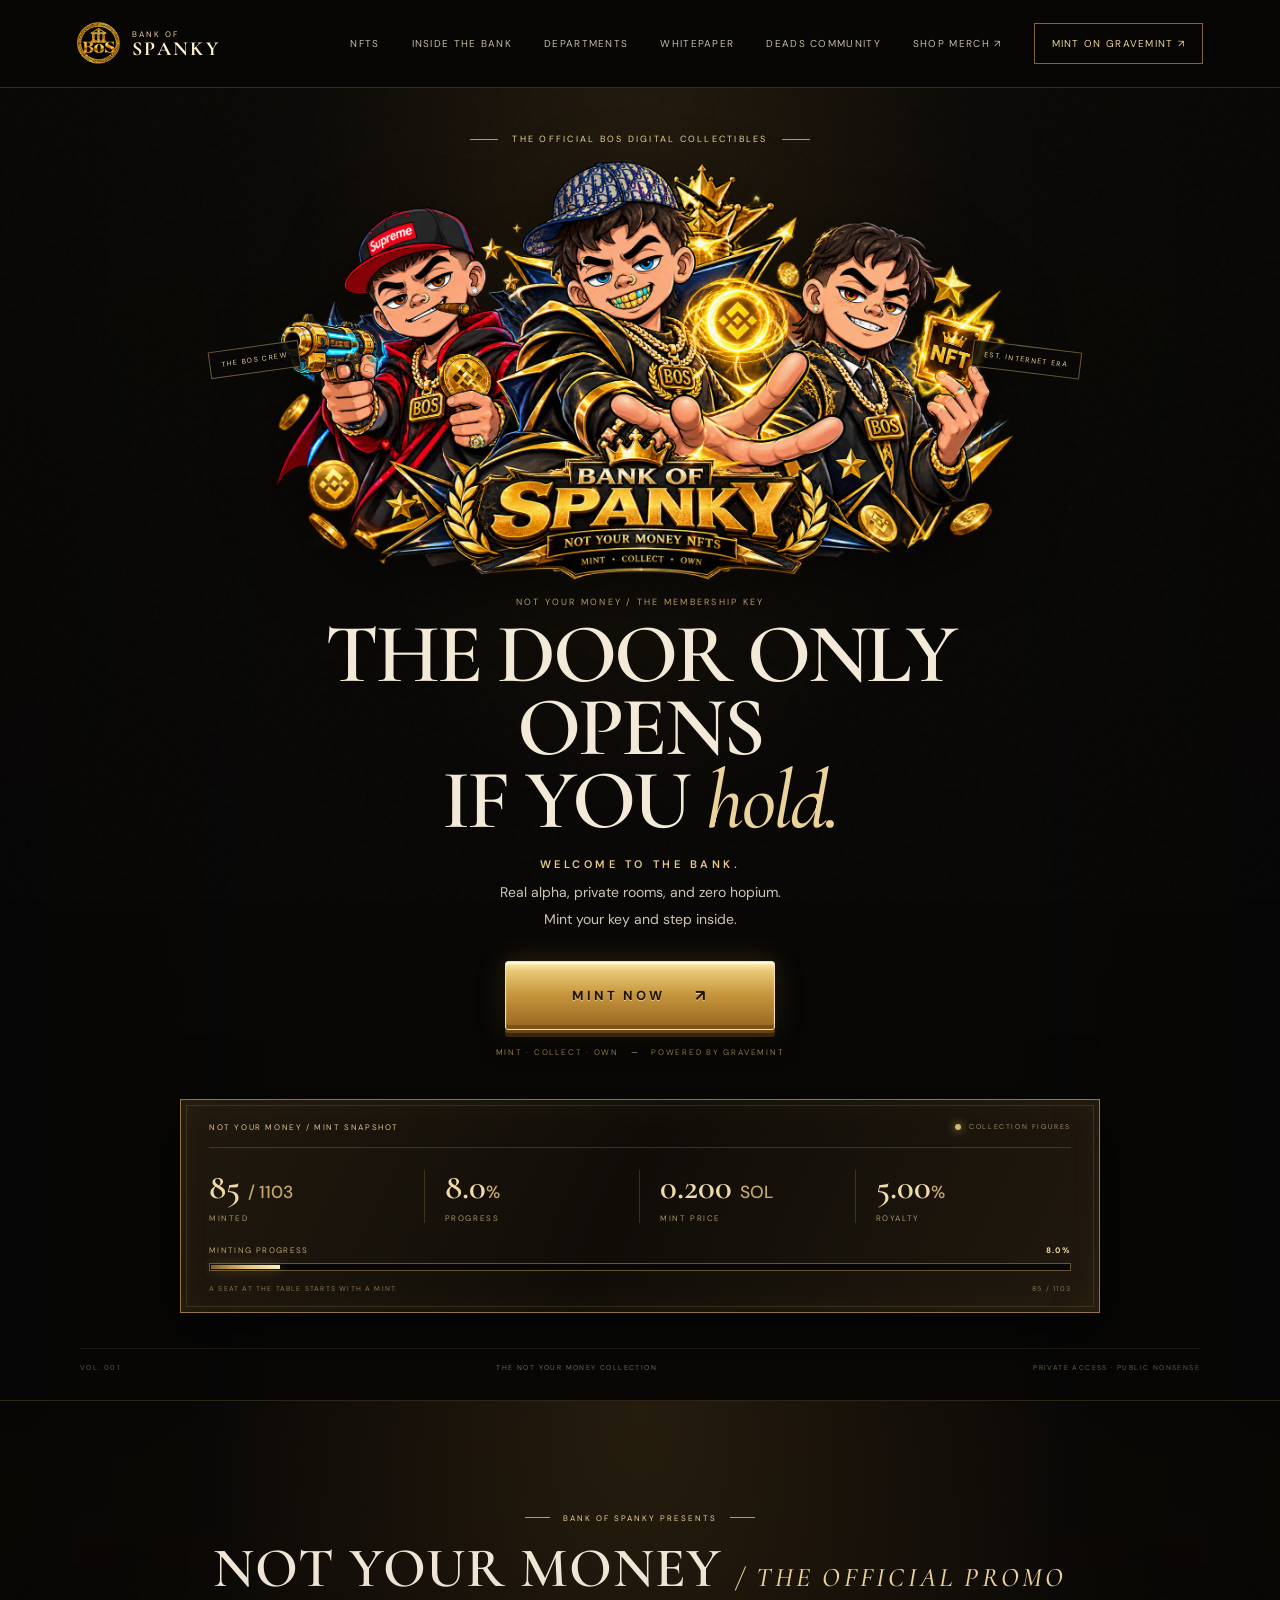
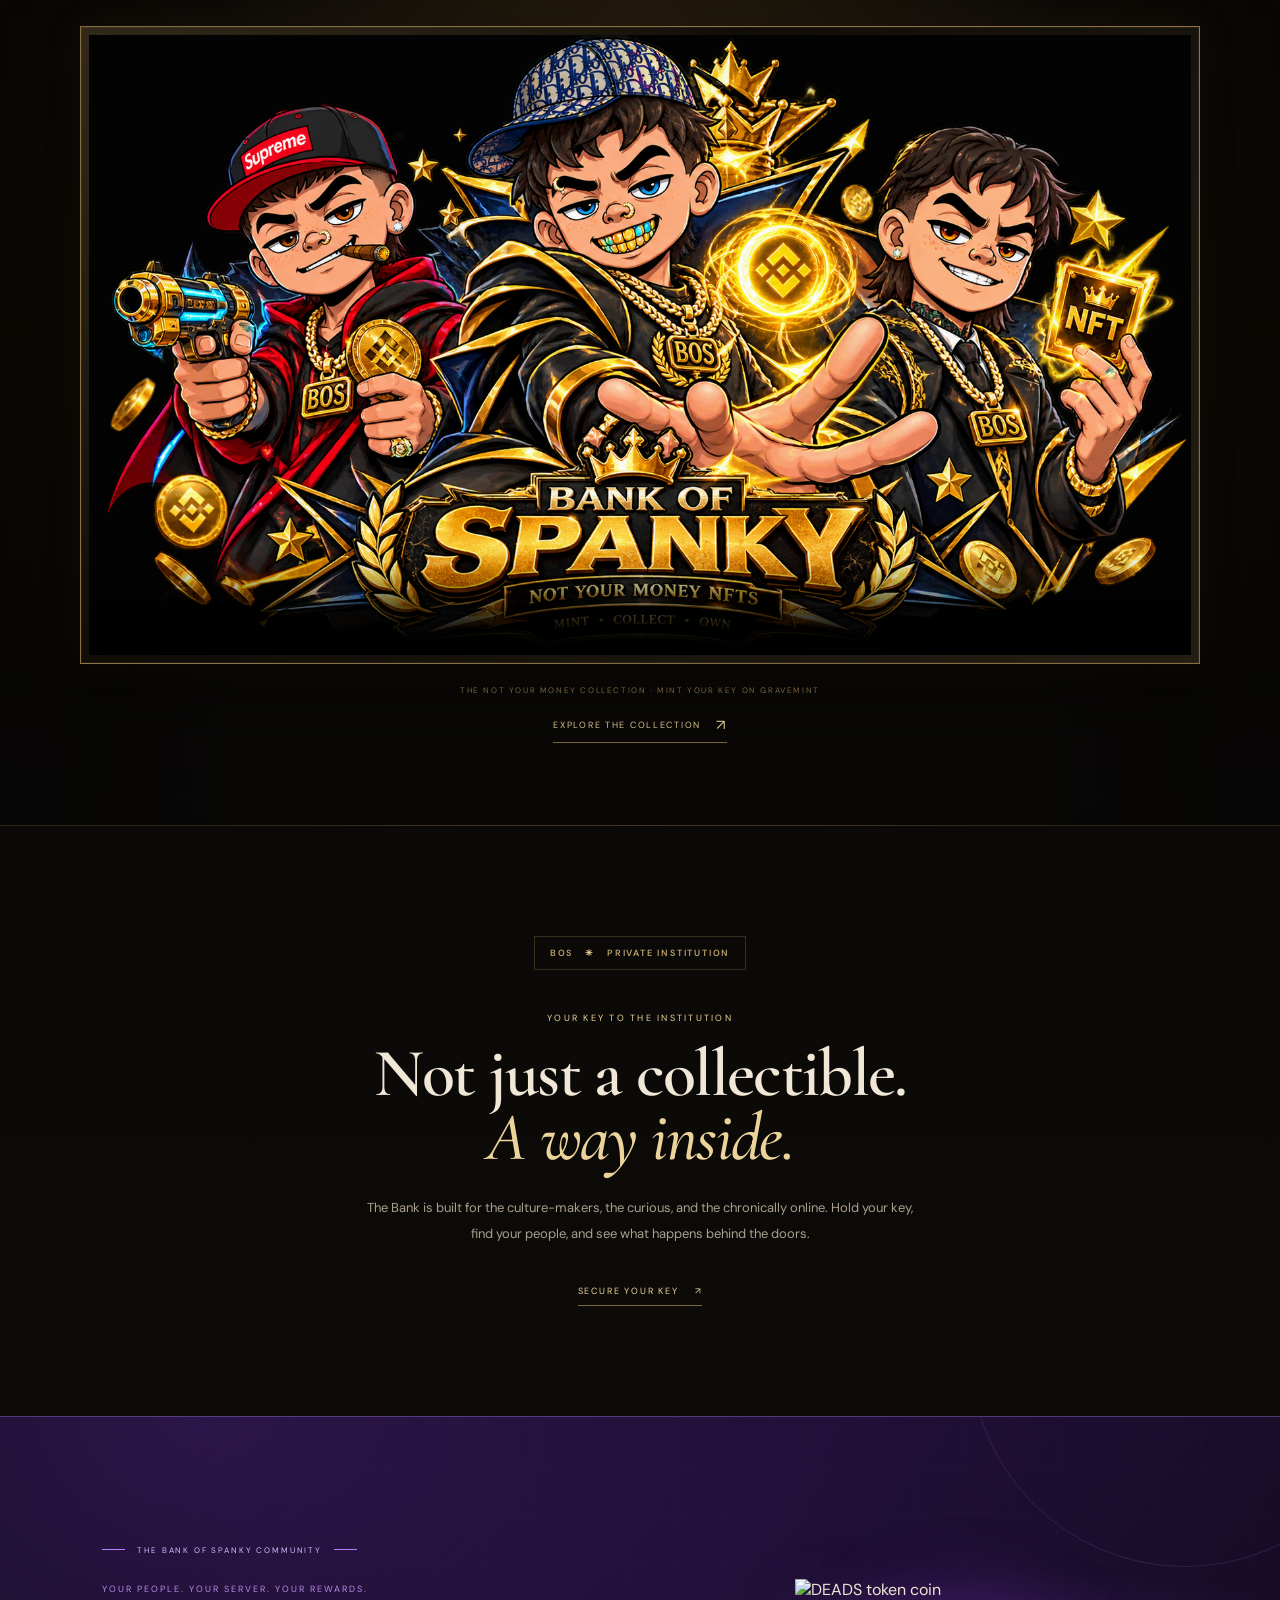
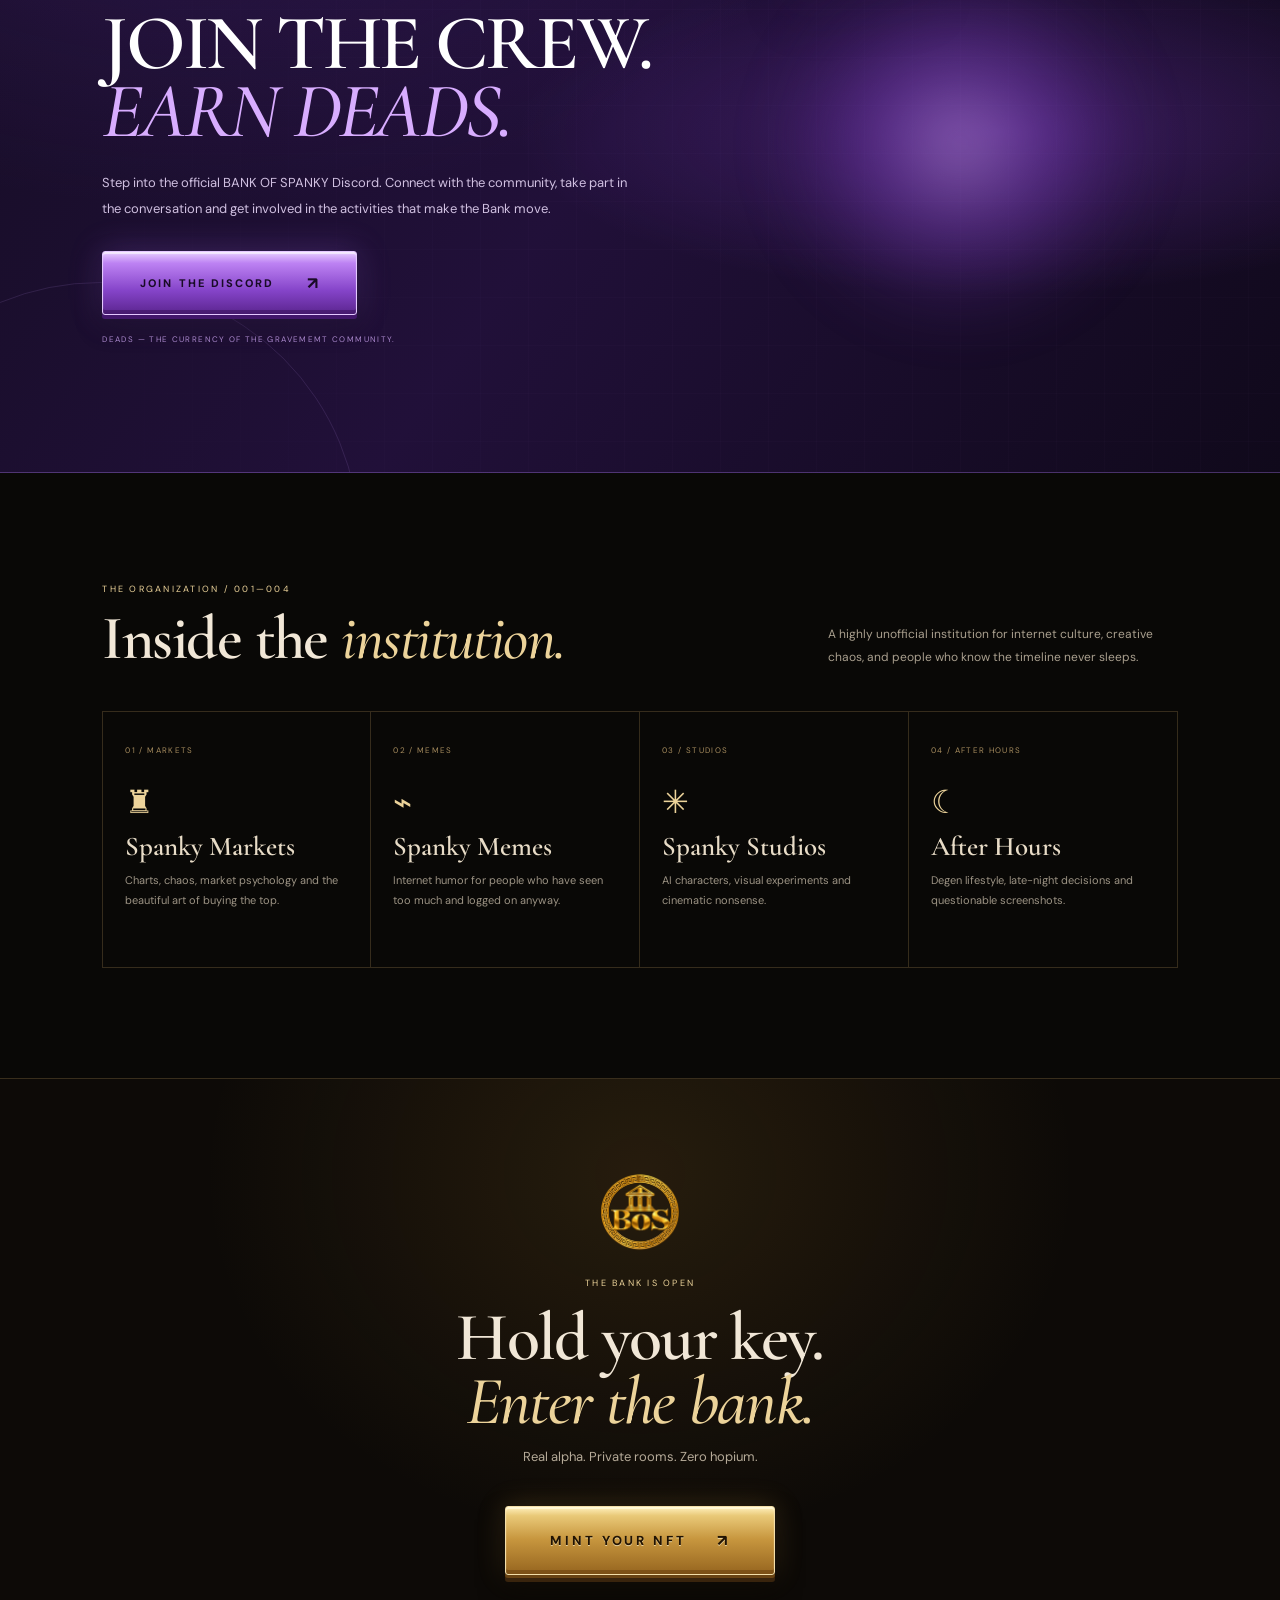
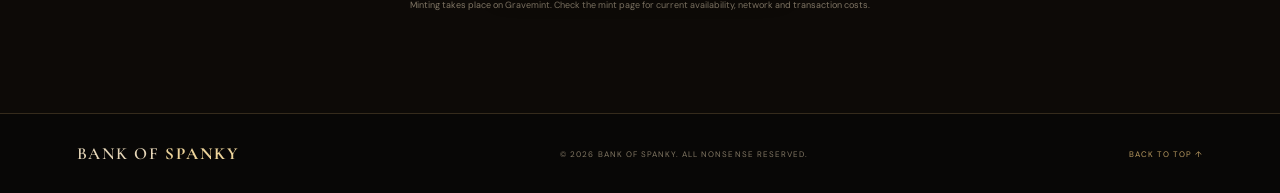
==== commit bd607a3c: "Update navigation to dedicated NFTs page" ====
--- a/index.html
+++ b/index.html
@@ -21,7 +21,7 @@
     </a>
     <button class="menu-toggle" type="button" aria-label="Open navigation" aria-expanded="false"><span></span><span></span></button>
     <nav class="nav" aria-label="Main navigation">
-      <a href="#collection">The collection</a><a href="#inside">Inside the bank</a><a href="#departments">Departments</a><a href="./whitepaper.html">Whitepaper</a><a href="#deads">DEADS community</a><a class="nav-store" href="./store.html">Shop merch ↗</a>
+      <a class="nav-nfts" href="./nfts.html">NFTs</a><a href="#inside">Inside the bank</a><a href="#departments">Departments</a><a href="./whitepaper.html">Whitepaper</a><a href="#deads">DEADS community</a><a class="nav-store" href="./store.html">Shop merch ↗</a>
       <a class="nav-mint" href="https://gravemint.io/mint/2nw995" target="_blank" rel="noopener noreferrer">Mint on Gravemint ↗</a>
     </nav>
   </header>
--- a/styles.css
+++ b/styles.css
@@ -135,3 +135,19 @@
 @keyframes deadsFlare{0%,100%{opacity:.72;transform:scale(.94)}50%{opacity:1;transform:scale(1.08)}}
 @media(max-width:760px){.deads-token{min-height:280px}.deads-token-link{width:min(72%,270px)}}
 @media(prefers-reduced-motion:reduce){.deads-token:before,.deads-token-image{animation:none}}
+
+
+/* NOT YOUR MONEY homepage promo film */
+.promo-film{position:relative;overflow:hidden;padding:clamp(70px,9vw,112px) 6vw 82px;text-align:center;background:radial-gradient(ellipse at 50% 0%,rgba(173,126,53,.17),transparent 48%),linear-gradient(180deg,#0a0806 0%,#100c07 52%,#080706 100%);border-top:1px solid rgba(201,164,99,.2);border-bottom:1px solid rgba(201,164,99,.2)}
+.promo-film:before{content:"";position:absolute;inset:0;pointer-events:none;background:linear-gradient(90deg,rgba(0,0,0,.28),transparent 22%,transparent 78%,rgba(0,0,0,.28))}
+.promo-film-inner{position:relative;z-index:1;width:min(1120px,100%);margin:0 auto}
+.promo-kicker{display:flex;align-items:center;justify-content:center;gap:13px;margin:0 0 17px;color:var(--gold-light);font-size:8px;letter-spacing:.25em}
+.promo-kicker span{width:25px;height:1px;background:var(--gold)}
+.promo-film h2{margin:0 0 30px;color:#f1e7d7;font:600 clamp(32px,5vw,56px)/1 var(--serif);letter-spacing:.015em}
+.promo-film h2 em{color:var(--gold-light);font-size:.48em;font-weight:500;font-style:italic;letter-spacing:.12em;white-space:nowrap}
+.promo-video-frame{position:relative;padding:8px;border:1px solid rgba(201,164,99,.62);background:linear-gradient(135deg,rgba(226,190,119,.18),rgba(16,12,7,.92) 38%,rgba(226,190,119,.12));box-shadow:0 24px 70px rgba(0,0,0,.62),0 0 38px rgba(190,145,68,.09),inset 0 0 0 1px rgba(255,239,199,.06)}
+.promo-video{display:block;width:100%;height:auto;max-height: min(68vw,680px);aspect-ratio:16/9;object-fit:contain;background:#030303}
+.promo-caption{margin:21px 0 0;color:#a58a58;font-size:8px;letter-spacing:.2em}
+.promo-mint-link{display:inline-flex;align-items:center;gap:15px;margin-top:20px;padding-bottom:7px;border-bottom:1px solid var(--gold-dim);color:var(--gold-light);font-size:9px;letter-spacing:.19em}
+.promo-mint-link span{font-size:15px}
+@media(max-width:680px){.promo-film{padding:65px 5vw 68px}.promo-kicker{font-size:7px;letter-spacing:.17em;gap:8px}.promo-kicker span{width:15px}.promo-film h2{font-size:35px;margin-bottom:22px}.promo-film h2 em{display:block;margin-top:8px;font-size:.43em}.promo-video-frame{padding:4px}.promo-caption{font-size:6px;line-height:1.8;letter-spacing:.13em}}
